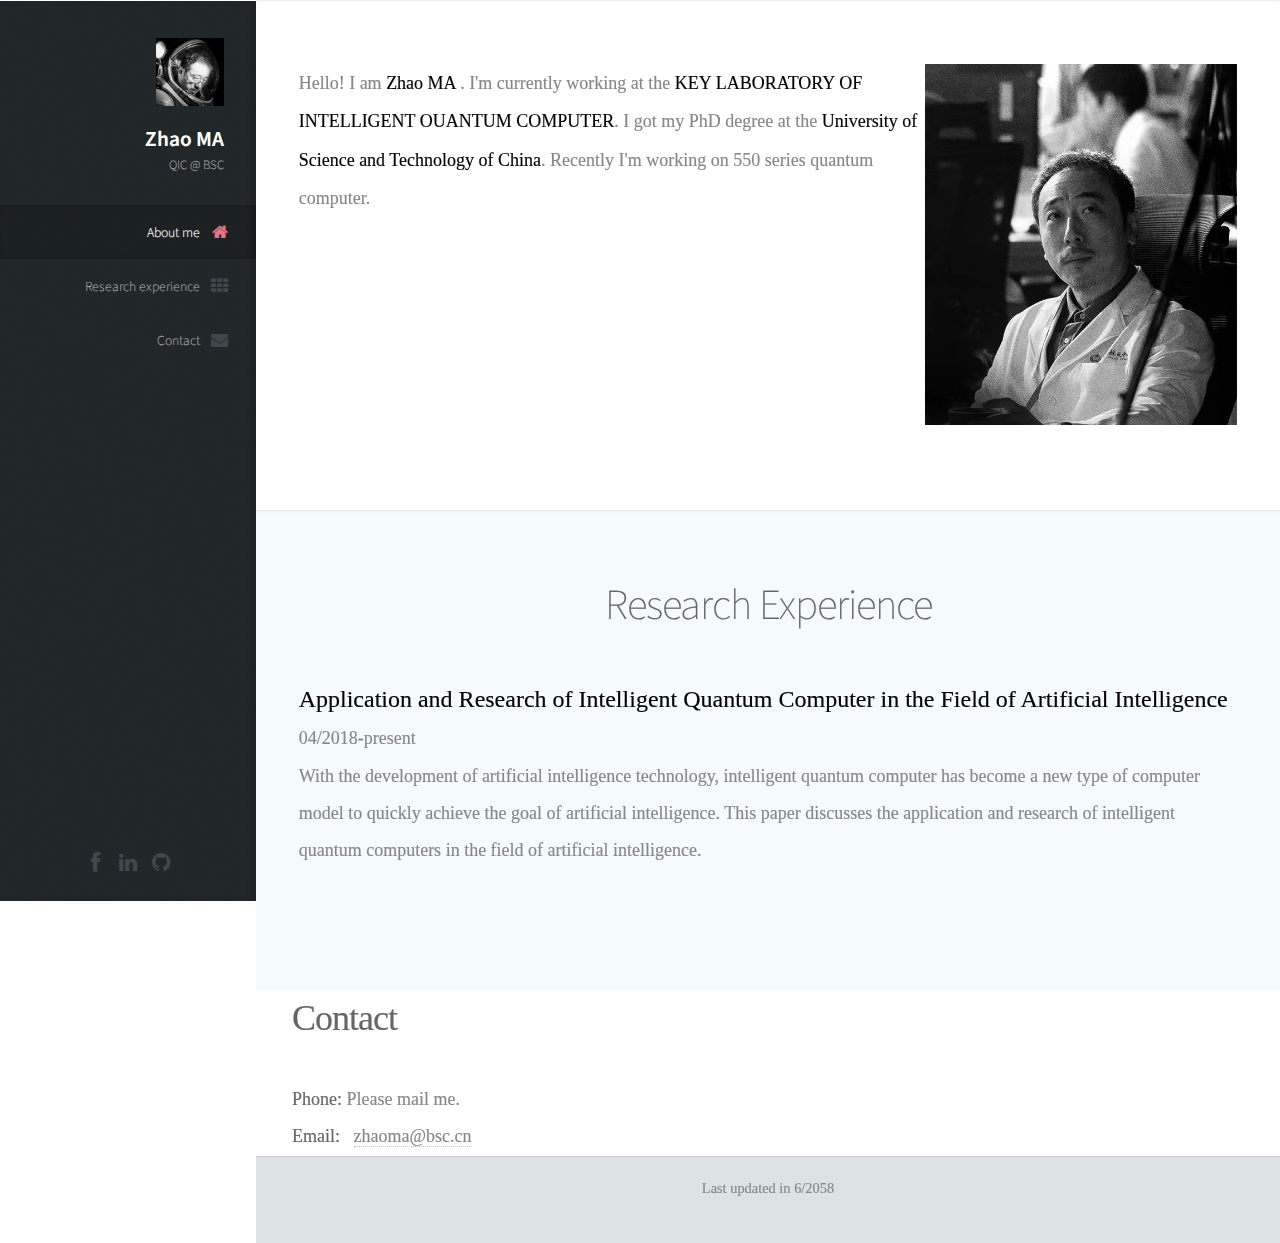
==== index.html @ 39b01ca5 "rename" ====
<!DOCTYPE HTML>
<html>
<head>
<title>Zhao MA | QIC @ BSC</title>
<meta charset="utf-8">
<link href="http://fonts.googleapis.com/css?family=Source+Sans+Pro:200,300,400,600" rel="stylesheet" type="text/css">
<!--[if lte IE 8]>
<script src="js/html5shiv.js"></script>
<![endif]-->
<script src="js/jquery.min.js"></script>
<script src="js/skel.min.js"></script>
<script src="js/skel-panels.min.js"></script>
<script src="js/init.js"></script>
<noscript>
<link rel="stylesheet" href="css/skel-noscript.css">
<link rel="stylesheet" href="css/style.css">
<link rel="stylesheet" href="css/style-wide.css">
</noscript>
<!--[if lte IE 9]>
<link rel="stylesheet" href="css/ie9.css">
<![endif]-->
<!--[if lte IE 8]>
<link rel="stylesheet" href="css/ie8.css">
<![endif]-->
</head>
<body>
<div id="header" class="skel-panels-fixed">
  <div class="top">
    <div id="logo"> <span class="image avatar48"><img src="images/logo.png" alt=""></span>
      <h1 id="title">Zhao MA</h1>
      <span class="byline">QIC @ BSC</span> </div>
    <nav id="nav">
      <ul>
        <li><a href="#top" id="top-link" class="skel-panels-ignoreHref"><span class="icon icon-home">About me</span></a></li>
        <li><a href="#portfolio" id="portfolio-link" class="skel-panels-ignoreHref"><span class="icon icon-th">Research experience</span></a></li>
        <!-- <li><a href="#about" id="about-link" class="skel-panels-ignoreHref"><span class="icon icon-user">CV</span></a></li> -->
        <li><a href="#contact" id="contact-link" class="skel-panels-ignoreHref"><span class="icon icon-envelope">Contact</span></a></li>
      </ul>
    </nav>
  </div>
  <div class="bottom">
    <ul class="icons">
   
      <li><a href="https://www.facebook.com/" class="icon icon-facebook"><span>Facebook</span></a></li>
      <li><a href="www.linkedin.com/" class="icon icon-linkedin"><span>LinkedIn</span></a></li>
      <li><a href="https://github.com/ZhaoMa0701/" class="icon icon-github"><span>Github</span></a></li>
      <!-- <--<li><a href="mailto=hujinhuihjh@126.com" class="icon icon-envelope"><span>Email</span></a></li>-->
    </ul>
  </div>
</div>




<div id="main">

  <section id="top" class="one">

    <div class="container small">
      <p align="left" style="background-image:url('../images/pic01.jpg')">

            <img src="images/mazhao.png" alt="profile picture"  style="float:right;width:312px;" >

<font face="Times"  size=4 >Hello! I am <font face="Times"  size=4 color="black" > Zhao MA </font>. I'm currently working at the <font face="Times"  size=4 color="black" >KEY LABORATORY OF INTELLIGENT OUANTUM COMPUTER</font>. I got my PhD degree at the <font face="Times"  size=4 color="black" > University of Science and Technology of China</font>. Recently I'm working on 550 series quantum computer. <br>
</font> 
      </p> 
    

    </div> 
    


</section>


  <section id="portfolio" class="two">
    <div class="container">
      <header>
        <h2>Research Experience</h2>
      </header>
      
      <div style="position:relative;">
      <font face="Times"  size=4 >
	  <p align="left">
      <font  size=5 color="black" >  Application and Research of Intelligent Quantum Computer in the Field of Artificial Intelligence </font> <br>
      04/2018-present<br>
	  With the development of artificial intelligence technology, intelligent quantum computer has become a new type of computer model to quickly achieve the goal of artificial intelligence. This paper discusses the application and research of intelligent quantum computers in the field of artificial intelligence.<br>
	  <p>
      </div>
  </section>



  </section>
  <section id="contact" class="four">
    <div class="container small">
      <header>
        <h2>Contact</h2>
      </header>
      <p align="left"> <b>Phone:</b>  Please mail me. <br>  <b>Email:</b> &nbsp   <a href="mailto:zhaoma@bsc.cn">zhaoma@bsc.cn</a><br></p>

    </div>
  </section>
</div>
<div id="footer">
<p> Last updated in 6/2058</p>
</div>
</body>
</html>
---- css/skel-noscript.css ----
/* skelJS v0.4-dev | (c) n33 | skeljs.org | MIT licensed */

/* Resets (http://meyerweb.com/eric/tools/css/reset/ | v2.0 | 20110126 | License: none (public domain)) */
	html,body,div,span,applet,object,iframe,h1,h2,h3,h4,h5,h6,p,blockquote,pre,a,abbr,acronym,address,big,cite,code,del,dfn,em,img,ins,kbd,q,s,samp,small,strike,strong,sub,sup,tt,var,b,u,i,center,dl,dt,dd,ol,ul,li,fieldset,form,label,legend,table,caption,tbody,tfoot,thead,tr,th,td,article,aside,canvas,details,embed,figure,figcaption,footer,header,hgroup,menu,nav,output,ruby,section,summary,time,mark,audio,video{margin:0;padding:0;border:0;font-size:100%;font:inherit;vertical-align:baseline;}article,aside,details,figcaption,figure,footer,header,hgroup,menu,nav,section{display:block;}body{line-height:1;}ol,ul{list-style:none;}blockquote,q{quotes:none;}blockquote:before,blockquote:after,q:before,q:after{content:'';content:none;}table{border-collapse:collapse;border-spacing:0;}body{-webkit-text-size-adjust:none}

/* Box Model */
	*, *:before, *:after {
		-moz-box-sizing: border-box;
		-webkit-box-sizing: border-box;
		-o-box-sizing: border-box;
		-ms-box-sizing: border-box;
		box-sizing: border-box;
	}

/* Container */

	.container {
		/* width: (containers) */
		width: 960px;
		margin: 0 auto;
	}

/* Grid */

	/* Cells */

		.\31 2u { width: 100% }
		.\31 1u { width: 91.6666666667% }
		.\31 0u { width: 83.3333333333% }
		.\39 u { width: 75% }
		.\38 u { width: 66.6666666667% }
		.\37 u { width: 58.3333333333% }
		.\36 u { width: 50% }
		.\35 u { width: 41.6666666667% }
		.\34 u { width: 33.3333333333% }
		.\33 u { width: 25% }
		.\32 u { width: 16.6666666667% }
		.\31 u { width: 8.3333333333% }
		.\-11u { margin-left: 91.6666666667% }
		.\-10u { margin-left: 83.3333333333% }
		.\-9u { margin-left: 75% }
		.\-8u { margin-left: 66.6666666667% }
		.\-7u { margin-left: 58.3333333333% }
		.\-6u { margin-left: 50% }
		.\-5u { margin-left: 41.6666666667% }
		.\-4u { margin-left: 33.3333333333% }
		.\-3u { margin-left: 25% }
		.\-2u { margin-left: 16.6666666667% }
		.\-1u { margin-left: 8.3333333333% }

		.row > * {
			/* padding: (gutters) 0 0 (gutters); */
			padding: 40px 0 0 40px;
			float: left;
			-moz-box-sizing: border-box;
			-webkit-box-sizing: border-box;
			-o-box-sizing: border-box;
			-ms-box-sizing: border-box;
			box-sizing: border-box;
		}

		.row + .row > * {
			/* padding-top: (gutters) */
			padding-top: 40px;
		}

		.row {
			/* margin-left: (gutters) */
			margin-left: -40px;
		}

	/* Rows */

		.row:after {
			content: '';
			display: block;
			clear: both;
			height: 0;
		}

		.row:first-child > * {
			padding-top: 0;
		}

		.row > * {
			padding-top: 0;
		}

	/* Modifiers */

		/* No Collapse */

			.no-collapse { }

		/* Flush */

			.row.flush {
				margin-left: 0;
			}

			.row.flush > * {
				padding: 0 !important;
			}

		/* Quarter */

			.row.quarter > * {
				/* padding: (gutters / 4) 0 0 (gutters / 4) */
				padding: 10px 0 0 10px;
			}

			.row.quarter + .row.quarter > * {
				/* padding-top: (gutters / 4) */
				padding-top: 10px;
			}

			.row.quarter {
				/* margin-left: -(gutters / 4) */
				margin-left: -10px;
			}

		/* Half */

			.row.half > * {
				/* padding: (gutters / 2) 0 0 (gutters / 2) */
				padding: 20px 0 0 20px;
			}

			.row.half + .row.half > * {
				/* padding-top: (gutters / 2) */
				padding-top: 20px;
			}

			.row.half {
				/* margin-left: -(gutters / 2) */
				margin-left: -20px;
			}

		/* One and (a) Half */

			.row.oneandhalf > * {
				/* padding: (gutters * 1.5) 0 0 (gutters * 1.5) */
				padding: 60px 0 0 60px;
			}

			.row.oneandhalf + .row.oneandhalf > * {
				/* padding-top: (gutters * 1.5) */
				padding-top: 60px;
			}

			.row.oneandhalf {
				/* margin-left: -(gutters * 1.5) */
				margin-left: -60px;
			}

		/* Double */

			.row.double > * {
				/* padding: (gutters * 2) 0 0 (gutters * 2) */
				padding: 80px 0 0 80px;
			}

			.row.double + .row.double > * {
				/* padding-top: (gutters * 2) */
				padding-top: 80px;
			}

			.row.double {
				/* margin-left: -(gutters * 2) */
				margin-left: -80px;
			}
---- css/style.css ----
/*
	Prologue 1.0 by HTML5 UP
	html5up.net | @n33co
	Free for personal and commercial use under the CCA 3.0 license (html5up.net/license)
*/

@charset 'UTF-8';

@font-face {
	font-family: 'FontAwesome';
	src: url('font/fontawesome-webfont.eot?v=3.2.1');
	src: url('font/fontawesome-webfont.eot?#iefix&v=3.2.1') format('embedded-opentype'), url('font/fontawesome-webfont.woff?v=3.2.1') format('woff'), url('font/fontawesome-webfont.ttf?v=3.2.1') format('truetype'), url('font/fontawesome-webfont.svg#fontawesomeregular?v=3.2.1') format('svg');
	font-weight: normal;
	font-style: normal;
}

/*********************************************************************************/
/* Basic                                                                         */
/*********************************************************************************/

	body
	{
		background: #fff;
	}

	body,input,textarea,select
	{
		font-family: 'Source Sans Pro', sans-serif;
		font-size: 19pt;
		font-weight: 300;
		line-height: 1.75em;
		color: #888;
		-webkit-text-stroke: 0.15px;
	}

	h1,h2,h3,h4,h5,h6
	{
		font-weight: 200;
		color: #666;
		line-height: 1.5em;
	}
	
		h1 a, h2 a, h3 a, h4 a, h5 a, h6 a
		{
			color: inherit;
			text-decoration: none;
		}

		h1 strong, h2 strong, h3 strong, h4 strong, h5 strong, h6 strong
		{
			font-weight: 300;
		}
		
		h2
		{
			font-size: 2em;
			letter-spacing: -1px;
		}
		
			h2.alt
			{
				color: #888;
			}
			
			h2.alt strong
			{
				color: #666;
			}

		h3
		{
			font-size: 1.5em;
		}

	header
	{
		margin: 0 0 2em 0;
	}

	footer
	{
		margin: 2em 0 0 0;
	}

	strong, b
	{
		font-weight: 300;
		color: #666;
	}
	
	em, i
	{
		font-style: italic;
	}

	a
	{
		text-decoration: none;
		color: inherit;
		border-bottom: dotted 1px rgba(128,128,128,0.5);
		-moz-transition: color 0.35s ease-in-out, border-bottom-color 0.35s ease-in-out;
		-webkit-transition: color 0.35s ease-in-out, border-bottom-color 0.35s ease-in-out;
		-o-transition: color 0.35s ease-in-out, border-bottom-color 0.35s ease-in-out;
		-ms-transition: color 0.35s ease-in-out, border-bottom-color 0.35s ease-in-out;
		transition: color 0.35s ease-in-out, border-bottom-color 0.35s ease-in-out;
		outline: 0;
	}

		a:hover
		{
			color: #E27689;
			border-bottom-color: rgba(255,255,255,0);
		}

	sub
	{
		position: relative;
		top: 0.5em;
		font-size: 0.8em;
	}
	
	sup
	{
		position: relative;
		top: -0.5em;
		font-size: 0.8em;
	}
	
	hr
	{
		border: 0;
		border-top: solid 1px #ddd;
	}
	
	blockquote
	{
		border-left: solid 0.5em #ddd;
		padding: 1em 0 1em 2em;
		font-style: italic;
	}
	
	p, ul, ol, dl, table
	{
		margin-bottom: 2em;
	}

	br.clear
	{
		clear: both;
	}

	/* Sections/Articles */
	
		section,
		article
		{
			margin-bottom: 3em;
		}
		
		section > :last-child,
		article > :last-child,
		section > .container > :last-child,
		article > .container > :last-child
		{
			margin-bottom: 0;
		}

		section:last-child,
		article:last-child
		{
			margin-bottom: 0;
		}

		.row > section,
		.row > article
		{
			margin-bottom: 0;
		}

	/* Images */

		.image
		{
			display: inline-block;
			border: 0;
		}
		
			.image img
			{
				display: block;
				width: 100%;
			}
			
			.image.avatar48
			{
				width: 68px;
				height: 68px;
				background: #f00;
			}
			
				.image.avatar48 img
				{
					width: 68px;
					height: 68px;
				}

			.image.full
			{
				display: block;
				width: 100%;
			}
			
			.image.featured
			{
				display: inline;
				width: 100%;
                                
				margin: 0 0 0 10em;
			}
			
			.image.left
			{
				float: left;
				margin: 0 2em 2em 0;
			}
			
			.image.centered
			{
				display: block;
				margin: 0 0 2em 0;
			}

				.image.centered img
				{
					margin: 0 auto;
					width: auto;
				}

	/* Lists */

		ul.default
		{
			list-style: disc;
			padding-left: 1em;
		}
		
			ul.default li
			{
				padding-left: 0.5em;
			}		

		ul.icons
		{
			cursor: default;
		}	
		
			ul.icons li
			{
				display: inline-block;
			}
			
				ul.icons a
				{
					display: inline-block;
					width: 2em;
					height: 2em;
					line-height: 2em;
					text-align: center;
					border: 0;
				}

		ul.menu
		{
			cursor: default;
		}
		
			ul.menu li
			{
				display: inline-block;
				line-height: 1em;
				border-left: solid 1px rgba(128,128,128,0.35);
				padding: 0 0 0 0.5em;
				margin: 0 0 0 0.5em;
			}
			
			ul.menu li:first-child
			{
				border-left: 0;
				padding-left: 0;
				margin-left: 0;
			}

		ol.default
		{
			list-style: decimal;
			padding-left: 1.25em;
		}

			ol.default li
			{
				padding-left: 0.25em;
			}

	/* Forms */

		form
		{
		}
		
			form label
			{
				display: block;
				text-align: left;
				margin-bottom: 0.5em;
			}
		
			form input.text,
			form select,
			form textarea
			{
				position: relative;
				-webkit-appearance: none;
				display: block;
				border: 0;
				background: #fff;
				background: rgba(255,255,255,0.75);
				width: 100%;
				border-radius: 0.35em;
				padding: 0.75em 1em 0.75em 1em;
				box-shadow: inset 0 0.1em 0.1em 0 rgba(0,0,0,0.05);
				border: solid 1px rgba(0,0,0,0.15);
				-moz-transition: all 0.35s ease-in-out;
				-webkit-transition: all 0.35s ease-in-out;
				-o-transition: all 0.35s ease-in-out;
				-ms-transition: all 0.35s ease-in-out;
				transition: all 0.35s ease-in-out;
			}

				form input.text:hover,
				form select:hover,
				form textarea:hover
				{
				}

				form input.text:focus,
				form select:focus,
				form textarea:focus
				{
					box-shadow: 0 0 2px 1px #8ededc;
					background: #fff;
				}
				
				form textarea
				{
					min-height: 14em;
				}

				form .formerize-placeholder
				{
					color: #555 !important;
				}

				form ::-webkit-input-placeholder
				{
					color: #555 !important;
				}

				form :-moz-placeholder
				{
					color: #555 !important;
				}

				form ::-moz-placeholder
				{
					color: #555 !important;
				}

				form :-ms-input-placeholder
				{
					color: #555 !important;
				}

				form ::-moz-focus-inner
				{
					border: 0;
				}
			
	/* Tables */
	
		table
		{
			width: 100%;
		}
		
			table.default
			{
				width: 100%;
				text-align: left;
			}
			
				table.default tbody tr:nth-child(2n+2)
				{
					background: #f4f4f4;
				}
				
				table.default td
				{
					padding: 0.5em 1em 0.5em 1em;
				}
				
				table.default th
				{
					text-align: left;
					padding: 0.5em 1em 0.5em 1em;
					color: #fff;
					background: #222729 url('images/overlay.png');
				}
			
				table.default thead
				{
					background: #444;
					color: #fff;
				}
				
				table.default tfoot
				{
					background: #eee;
				}
				
				table.default tbody
				{
				}

	/* Buttons */
		
		.button
		{
			position: relative;
			display: inline-block;
			border-radius: 0.35em;
			color: #fff !important;
			text-decoration: none;
			padding: 0.75em 2.5em 0.75em 2.5em;
			background-color: #8ebebc;
			border: 0;
			cursor: pointer;
			background-image: -moz-linear-gradient(top, rgba(0,0,0,0), rgba(0,0,0,0.15)), url('images/overlay.png');
			background-image: -webkit-linear-gradient(top, rgba(0,0,0,0), rgba(0,0,0,0.15)), url('images/overlay.png');
			background-image: -o-linear-gradient(top, rgba(0,0,0,0), rgba(0,0,0,0.15)), url('images/overlay.png');
			background-image: -ms-linear-gradient(top, rgba(0,0,0,0), rgba(0,0,0,0.15)), url('images/overlay.png');
			background-image: linear-gradient(top, rgba(0,0,0,0), rgba(0,0,0,0.15)), url('images/overlay.png');			
			-moz-transition: background-color 0.35s ease-in-out;
			-webkit-transition: background-color 0.35s ease-in-out;
			-o-transition: background-color 0.35s ease-in-out;
			-ms-transition: background-color 0.35s ease-in-out;
			transition: background-color 0.35s ease-in-out;
		}

			.button:hover
			{
				background-color: #9ececc;
			}
			
			.button:active
			{
				background-color: #7eaeac;
			}
		
	/* Item */
	
		.item
		{
			box-shadow: 0 0.05em 0.15em 0 rgba(0,0,0,0.05);
			margin-bottom: 40px;
		}
		
			.item header
			{
				background: #fff;
				margin: 0;
				padding: 1em 0 1em 0;
				font-size: 0.8em;
			}

				.item header h3
				{
					font-size: 1em;
				}

/*********************************************************************************/
/* Icons                                                                         */
/* Powered by Font Awesome by Dave Gandy | http://fontawesome.io                 */
/* Licensed under the SIL OFL 1.1 (font), MIT (CSS)                              */
/*********************************************************************************/

	.icon
	{
		text-decoration: none;
	}
	
		.icon span
		{
			display: none;
		}

		.icon:before
		{
			font-family: FontAwesome;
			font-size: 1.25em;
			text-decoration: none;
			font-weight: normal;
			font-style: normal;
			-webkit-text-rendering: optimizeLegibility;
			-moz-text-rendering: optimizeLegibility;
			-ms-text-rendering: optimizeLegibility;
			-o-text-rendering: optimizeLegibility;
			text-rendering: optimizeLegibility;
			-webkit-font-smoothing: antialiased;
			-moz-font-smoothing: antialiased;
			-ms-font-smoothing: antialiased;
			-o-font-smoothing: antialiased;
			font-smoothing: antialiased;
		}

		.icon-glass:before{content:"\f000";}
		.icon-music:before{content:"\f001";}
		.icon-search:before{content:"\f002";}
		.icon-envelope-alt:before{content:"\f003";}
		.icon-heart:before{content:"\f004";}
		.icon-star:before{content:"\f005";}
		.icon-star-empty:before{content:"\f006";}
		.icon-user:before{content:"\f007";}
		.icon-film:before{content:"\f008";}
		.icon-th-large:before{content:"\f009";}
		.icon-th:before{content:"\f00a";}
		.icon-th-list:before{content:"\f00b";}
		.icon-ok:before{content:"\f00c";}
		.icon-remove:before{content:"\f00d";}
		.icon-zoom-in:before{content:"\f00e";}
		.icon-zoom-out:before{content:"\f010";}
		.icon-power-off:before,.icon-off:before{content:"\f011";}
		.icon-signal:before{content:"\f012";}
		.icon-gear:before,.icon-cog:before{content:"\f013";}
		.icon-trash:before{content:"\f014";}
		.icon-home:before{content:"\f015";}
		.icon-file-alt:before{content:"\f016";}
		.icon-time:before{content:"\f017";}
		.icon-road:before{content:"\f018";}
		.icon-download-alt:before{content:"\f019";}
		.icon-download:before{content:"\f01a";}
		.icon-upload:before{content:"\f01b";}
		.icon-inbox:before{content:"\f01c";}
		.icon-play-circle:before{content:"\f01d";}
		.icon-rotate-right:before,.icon-repeat:before{content:"\f01e";}
		.icon-refresh:before{content:"\f021";}
		.icon-list-alt:before{content:"\f022";}
		.icon-lock:before{content:"\f023";}
		.icon-flag:before{content:"\f024";}
		.icon-headphones:before{content:"\f025";}
		.icon-volume-off:before{content:"\f026";}
		.icon-volume-down:before{content:"\f027";}
		.icon-volume-up:before{content:"\f028";}
		.icon-qrcode:before{content:"\f029";}
		.icon-barcode:before{content:"\f02a";}
		.icon-tag:before{content:"\f02b";}
		.icon-tags:before{content:"\f02c";}
		.icon-book:before{content:"\f02d";}
		.icon-bookmark:before{content:"\f02e";}
		.icon-print:before{content:"\f02f";}
		.icon-camera:before{content:"\f030";}
		.icon-font:before{content:"\f031";}
		.icon-bold:before{content:"\f032";}
		.icon-italic:before{content:"\f033";}
		.icon-text-height:before{content:"\f034";}
		.icon-text-width:before{content:"\f035";}
		.icon-align-left:before{content:"\f036";}
		.icon-align-center:before{content:"\f037";}
		.icon-align-right:before{content:"\f038";}
		.icon-align-justify:before{content:"\f039";}
		.icon-list:before{content:"\f03a";}
		.icon-indent-left:before{content:"\f03b";}
		.icon-indent-right:before{content:"\f03c";}
		.icon-facetime-video:before{content:"\f03d";}
		.icon-picture:before{content:"\f03e";}
		.icon-pencil:before{content:"\f040";}
		.icon-map-marker:before{content:"\f041";}
		.icon-adjust:before{content:"\f042";}
		.icon-tint:before{content:"\f043";}
		.icon-edit:before{content:"\f044";}
		.icon-share:before{content:"\f045";}
		.icon-check:before{content:"\f046";}
		.icon-move:before{content:"\f047";}
		.icon-step-backward:before{content:"\f048";}
		.icon-fast-backward:before{content:"\f049";}
		.icon-backward:before{content:"\f04a";}
		.icon-play:before{content:"\f04b";}
		.icon-pause:before{content:"\f04c";}
		.icon-stop:before{content:"\f04d";}
		.icon-forward:before{content:"\f04e";}
		.icon-fast-forward:before{content:"\f050";}
		.icon-step-forward:before{content:"\f051";}
		.icon-eject:before{content:"\f052";}
		.icon-chevron-left:before{content:"\f053";}
		.icon-chevron-right:before{content:"\f054";}
		.icon-plus-sign:before{content:"\f055";}
		.icon-minus-sign:before{content:"\f056";}
		.icon-remove-sign:before{content:"\f057";}
		.icon-ok-sign:before{content:"\f058";}
		.icon-question-sign:before{content:"\f059";}
		.icon-info-sign:before{content:"\f05a";}
		.icon-screenshot:before{content:"\f05b";}
		.icon-remove-circle:before{content:"\f05c";}
		.icon-ok-circle:before{content:"\f05d";}
		.icon-ban-circle:before{content:"\f05e";}
		.icon-arrow-left:before{content:"\f060";}
		.icon-arrow-right:before{content:"\f061";}
		.icon-arrow-up:before{content:"\f062";}
		.icon-arrow-down:before{content:"\f063";}
		.icon-mail-forward:before,.icon-share-alt:before{content:"\f064";}
		.icon-resize-full:before{content:"\f065";}
		.icon-resize-small:before{content:"\f066";}
		.icon-plus:before{content:"\f067";}
		.icon-minus:before{content:"\f068";}
		.icon-asterisk:before{content:"\f069";}
		.icon-exclamation-sign:before{content:"\f06a";}
		.icon-gift:before{content:"\f06b";}
		.icon-leaf:before{content:"\f06c";}
		.icon-fire:before{content:"\f06d";}
		.icon-eye-open:before{content:"\f06e";}
		.icon-eye-close:before{content:"\f070";}
		.icon-warning-sign:before{content:"\f071";}
		.icon-plane:before{content:"\f072";}
		.icon-calendar:before{content:"\f073";}
		.icon-random:before{content:"\f074";}
		.icon-comment:before{content:"\f075";}
		.icon-magnet:before{content:"\f076";}
		.icon-chevron-up:before{content:"\f077";}
		.icon-chevron-down:before{content:"\f078";}
		.icon-retweet:before{content:"\f079";}
		.icon-shopping-cart:before{content:"\f07a";}
		.icon-folder-close:before{content:"\f07b";}
		.icon-folder-open:before{content:"\f07c";}
		.icon-resize-vertical:before{content:"\f07d";}
		.icon-resize-horizontal:before{content:"\f07e";}
		.icon-bar-chart:before{content:"\f080";}
		.icon-twitter-sign:before{content:"\f081";}
		.icon-facebook-sign:before{content:"\f082";}
		.icon-camera-retro:before{content:"\f083";}
		.icon-key:before{content:"\f084";}
		.icon-gears:before,.icon-cogs:before{content:"\f085";}
		.icon-comments:before{content:"\f086";}
		.icon-thumbs-up-alt:before{content:"\f087";}
		.icon-thumbs-down-alt:before{content:"\f088";}
		.icon-star-half:before{content:"\f089";}
		.icon-heart-empty:before{content:"\f08a";}
		.icon-signout:before{content:"\f08b";}
		.icon-linkedin-sign:before{content:"\f08c";}
		.icon-pushpin:before{content:"\f08d";}
		.icon-external-link:before{content:"\f08e";}
		.icon-signin:before{content:"\f090";}
		.icon-trophy:before{content:"\f091";}
		.icon-github-sign:before{content:"\f092";}
		.icon-upload-alt:before{content:"\f093";}
		.icon-lemon:before{content:"\f094";}
		.icon-phone:before{content:"\f095";}
		.icon-unchecked:before,.icon-check-empty:before{content:"\f096";}
		.icon-bookmark-empty:before{content:"\f097";}
		.icon-phone-sign:before{content:"\f098";}
		.icon-twitter:before{content:"\f099";}
		.icon-facebook:before{content:"\f09a";}
		.icon-github:before{content:"\f09b";}
		.icon-unlock:before{content:"\f09c";}
		.icon-credit-card:before{content:"\f09d";}
		.icon-rss:before{content:"\f09e";}
		.icon-hdd:before{content:"\f0a0";}
		.icon-bullhorn:before{content:"\f0a1";}
		.icon-bell:before{content:"\f0a2";}
		.icon-certificate:before{content:"\f0a3";}
		.icon-hand-right:before{content:"\f0a4";}
		.icon-hand-left:before{content:"\f0a5";}
		.icon-hand-up:before{content:"\f0a6";}
		.icon-hand-down:before{content:"\f0a7";}
		.icon-circle-arrow-left:before{content:"\f0a8";}
		.icon-circle-arrow-right:before{content:"\f0a9";}
		.icon-circle-arrow-up:before{content:"\f0aa";}
		.icon-circle-arrow-down:before{content:"\f0ab";}
		.icon-globe:before{content:"\f0ac";}
		.icon-wrench:before{content:"\f0ad";}
		.icon-tasks:before{content:"\f0ae";}
		.icon-filter:before{content:"\f0b0";}
		.icon-briefcase:before{content:"\f0b1";}
		.icon-fullscreen:before{content:"\f0b2";}
		.icon-group:before{content:"\f0c0";}
		.icon-link:before{content:"\f0c1";}
		.icon-cloud:before{content:"\f0c2";}
		.icon-beaker:before{content:"\f0c3";}
		.icon-cut:before{content:"\f0c4";}
		.icon-copy:before{content:"\f0c5";}
		.icon-paperclip:before,.icon-paper-clip:before{content:"\f0c6";}
		.icon-save:before{content:"\f0c7";}
		.icon-sign-blank:before{content:"\f0c8";}
		.icon-reorder:before{content:"\f0c9";}
		.icon-list-ul:before{content:"\f0ca";}
		.icon-list-ol:before{content:"\f0cb";}
		.icon-strikethrough:before{content:"\f0cc";}
		.icon-underline:before{content:"\f0cd";}
		.icon-table:before{content:"\f0ce";}
		.icon-magic:before{content:"\f0d0";}
		.icon-truck:before{content:"\f0d1";}
		.icon-pinterest:before{content:"\f0d2";}
		.icon-pinterest-sign:before{content:"\f0d3";}
		.icon-google-plus-sign:before{content:"\f0d4";}
		.icon-google-plus:before{content:"\f0d5";}
		.icon-money:before{content:"\f0d6";}
		.icon-caret-down:before{content:"\f0d7";}
		.icon-caret-up:before{content:"\f0d8";}
		.icon-caret-left:before{content:"\f0d9";}
		.icon-caret-right:before{content:"\f0da";}
		.icon-columns:before{content:"\f0db";}
		.icon-sort:before{content:"\f0dc";}
		.icon-sort-down:before{content:"\f0dd";}
		.icon-sort-up:before{content:"\f0de";}
		.icon-envelope:before{content:"\f0e0";}
		.icon-linkedin:before{content:"\f0e1";}
		.icon-rotate-left:before,.icon-undo:before{content:"\f0e2";}
		.icon-legal:before{content:"\f0e3";}
		.icon-dashboard:before{content:"\f0e4";}
		.icon-comment-alt:before{content:"\f0e5";}
		.icon-comments-alt:before{content:"\f0e6";}
		.icon-bolt:before{content:"\f0e7";}
		.icon-sitemap:before{content:"\f0e8";}
		.icon-umbrella:before{content:"\f0e9";}
		.icon-paste:before{content:"\f0ea";}
		.icon-lightbulb:before{content:"\f0eb";}
		.icon-exchange:before{content:"\f0ec";}
		.icon-cloud-download:before{content:"\f0ed";}
		.icon-cloud-upload:before{content:"\f0ee";}
		.icon-user-md:before{content:"\f0f0";}
		.icon-stethoscope:before{content:"\f0f1";}
		.icon-suitcase:before{content:"\f0f2";}
		.icon-bell-alt:before{content:"\f0f3";}
		.icon-coffee:before{content:"\f0f4";}
		.icon-food:before{content:"\f0f5";}
		.icon-file-text-alt:before{content:"\f0f6";}
		.icon-building:before{content:"\f0f7";}
		.icon-hospital:before{content:"\f0f8";}
		.icon-ambulance:before{content:"\f0f9";}
		.icon-medkit:before{content:"\f0fa";}
		.icon-fighter-jet:before{content:"\f0fb";}
		.icon-beer:before{content:"\f0fc";}
		.icon-h-sign:before{content:"\f0fd";}
		.icon-plus-sign-alt:before{content:"\f0fe";}
		.icon-double-angle-left:before{content:"\f100";}
		.icon-double-angle-right:before{content:"\f101";}
		.icon-double-angle-up:before{content:"\f102";}
		.icon-double-angle-down:before{content:"\f103";}
		.icon-angle-left:before{content:"\f104";}
		.icon-angle-right:before{content:"\f105";}
		.icon-angle-up:before{content:"\f106";}
		.icon-angle-down:before{content:"\f107";}
		.icon-desktop:before{content:"\f108";}
		.icon-laptop:before{content:"\f109";}
		.icon-tablet:before{content:"\f10a";}
		.icon-mobile-phone:before{content:"\f10b";}
		.icon-circle-blank:before{content:"\f10c";}
		.icon-quote-left:before{content:"\f10d";}
		.icon-quote-right:before{content:"\f10e";}
		.icon-spinner:before{content:"\f110";}
		.icon-circle:before{content:"\f111";}
		.icon-mail-reply:before,.icon-reply:before{content:"\f112";}
		.icon-github-alt:before{content:"\f113";}
		.icon-folder-close-alt:before{content:"\f114";}
		.icon-folder-open-alt:before{content:"\f115";}
		.icon-expand-alt:before{content:"\f116";}
		.icon-collapse-alt:before{content:"\f117";}
		.icon-smile:before{content:"\f118";}
		.icon-frown:before{content:"\f119";}
		.icon-meh:before{content:"\f11a";}
		.icon-gamepad:before{content:"\f11b";}
		.icon-keyboard:before{content:"\f11c";}
		.icon-flag-alt:before{content:"\f11d";}
		.icon-flag-checkered:before{content:"\f11e";}
		.icon-terminal:before{content:"\f120";}
		.icon-code:before{content:"\f121";}
		.icon-reply-all:before{content:"\f122";}
		.icon-mail-reply-all:before{content:"\f122";}
		.icon-star-half-full:before,.icon-star-half-empty:before{content:"\f123";}
		.icon-location-arrow:before{content:"\f124";}
		.icon-crop:before{content:"\f125";}
		.icon-code-fork:before{content:"\f126";}
		.icon-unlink:before{content:"\f127";}
		.icon-question:before{content:"\f128";}
		.icon-info:before{content:"\f129";}
		.icon-exclamation:before{content:"\f12a";}
		.icon-superscript:before{content:"\f12b";}
		.icon-subscript:before{content:"\f12c";}
		.icon-eraser:before{content:"\f12d";}
		.icon-puzzle-piece:before{content:"\f12e";}
		.icon-microphone:before{content:"\f130";}
		.icon-microphone-off:before{content:"\f131";}
		.icon-shield:before{content:"\f132";}
		.icon-calendar-empty:before{content:"\f133";}
		.icon-fire-extinguisher:before{content:"\f134";}
		.icon-rocket:before{content:"\f135";}
		.icon-maxcdn:before{content:"\f136";}
		.icon-chevron-sign-left:before{content:"\f137";}
		.icon-chevron-sign-right:before{content:"\f138";}
		.icon-chevron-sign-up:before{content:"\f139";}
		.icon-chevron-sign-down:before{content:"\f13a";}
		.icon-html5:before{content:"\f13b";}
		.icon-css3:before{content:"\f13c";}
		.icon-anchor:before{content:"\f13d";}
		.icon-unlock-alt:before{content:"\f13e";}
		.icon-bullseye:before{content:"\f140";}
		.icon-ellipsis-horizontal:before{content:"\f141";}
		.icon-ellipsis-vertical:before{content:"\f142";}
		.icon-rss-sign:before{content:"\f143";}
		.icon-play-sign:before{content:"\f144";}
		.icon-ticket:before{content:"\f145";}
		.icon-minus-sign-alt:before{content:"\f146";}
		.icon-check-minus:before{content:"\f147";}
		.icon-level-up:before{content:"\f148";}
		.icon-level-down:before{content:"\f149";}
		.icon-check-sign:before{content:"\f14a";}
		.icon-edit-sign:before{content:"\f14b";}
		.icon-external-link-sign:before{content:"\f14c";}
		.icon-share-sign:before{content:"\f14d";}
		.icon-compass:before{content:"\f14e";}
		.icon-collapse:before{content:"\f150";}
		.icon-collapse-top:before{content:"\f151";}
		.icon-expand:before{content:"\f152";}
		.icon-euro:before,.icon-eur:before{content:"\f153";}
		.icon-gbp:before{content:"\f154";}
		.icon-dollar:before,.icon-usd:before{content:"\f155";}
		.icon-rupee:before,.icon-inr:before{content:"\f156";}
		.icon-yen:before,.icon-jpy:before{content:"\f157";}
		.icon-renminbi:before,.icon-cny:before{content:"\f158";}
		.icon-won:before,.icon-krw:before{content:"\f159";}
		.icon-bitcoin:before,.icon-btc:before{content:"\f15a";}
		.icon-file:before{content:"\f15b";}
		.icon-file-text:before{content:"\f15c";}
		.icon-sort-by-alphabet:before{content:"\f15d";}
		.icon-sort-by-alphabet-alt:before{content:"\f15e";}
		.icon-sort-by-attributes:before{content:"\f160";}
		.icon-sort-by-attributes-alt:before{content:"\f161";}
		.icon-sort-by-order:before{content:"\f162";}
		.icon-sort-by-order-alt:before{content:"\f163";}
		.icon-thumbs-up:before{content:"\f164";}
		.icon-thumbs-down:before{content:"\f165";}
		.icon-youtube-sign:before{content:"\f166";}
		.icon-youtube:before{content:"\f167";}
		.icon-xing:before{content:"\f168";}
		.icon-xing-sign:before{content:"\f169";}
		.icon-youtube-play:before{content:"\f16a";}
		.icon-dropbox:before{content:"\f16b";}
		.icon-stackexchange:before{content:"\f16c";}
		.icon-instagram:before{content:"\f16d";}
		.icon-flickr:before{content:"\f16e";}
		.icon-adn:before{content:"\f170";}
		.icon-bitbucket:before{content:"\f171";}
		.icon-bitbucket-sign:before{content:"\f172";}
		.icon-tumblr:before{content:"\f173";}
		.icon-tumblr-sign:before{content:"\f174";}
		.icon-long-arrow-down:before{content:"\f175";}
		.icon-long-arrow-up:before{content:"\f176";}
		.icon-long-arrow-left:before{content:"\f177";}
		.icon-long-arrow-right:before{content:"\f178";}
		.icon-apple:before{content:"\f179";}
		.icon-windows:before{content:"\f17a";}
		.icon-android:before{content:"\f17b";}
		.icon-linux:before{content:"\f17c";}
		.icon-dribbble:before{content:"\f17d";}
		.icon-skype:before{content:"\f17e";}
		.icon-foursquare:before{content:"\f180";}
		.icon-trello:before{content:"\f181";}
		.icon-female:before{content:"\f182";}
		.icon-male:before{content:"\f183";}
		.icon-gittip:before{content:"\f184";}
		.icon-sun:before{content:"\f185";}
		.icon-moon:before{content:"\f186";}
		.icon-archive:before{content:"\f187";}
		.icon-bug:before{content:"\f188";}
		.icon-vk:before{content:"\f189";}
		.icon-weibo:before{content:"\f18a";}
		.icon-renren:before{content:"\f18b";}

/*********************************************************************************/
/* Header                                                                        */
/*********************************************************************************/
	
	#header
	{
		position: fixed;
		top: 0;
		left: 0;
		width: 375px;
		height: 100%;
		color: #fff;
		background: #222729 url('images/overlay.png');
		box-shadow: inset -0.25em 0 0.25em 0 rgba(0,0,0,0.125);
		text-align: right;
	}
	
		#header .top
		{
			position: absolute;
			left: 0;
			top: 0;
			width: 100%;
		}
	
		#header .bottom
		{
			position: absolute;
			left: 0;
			bottom: 0;
			width: 100%;
		}

		#header .icons
		{
			font-size: 0.8em;
			margin: 0 0 1em 0;
			text-align: center;
		}
		
			#header .icons a
			{
				color: #41484c;
				-moz-transition: color 0.35s ease-in-out;
				-webkit-transition: color 0.35s ease-in-out;
				-o-transition: color 0.35s ease-in-out;
				-ms-transition: color 0.35s ease-in-out;
				transition: color 0.35s ease-in-out;
			}
			
				#header .icons a:hover
				{
					color: #fff;
				}

	#logo
	{
		position: relative;
		margin: 1.75em 1.5em 1.5em 1.5em;
		min-height: 48px;
		cursor: default;
	}
	
		#logo h1
		{
			position: relative;
			color: #fff;
			font-weight: 600;
			font-size: 1em;
			line-height: 1em;
		}
	
		#logo .byline
		{
			position: relative;
			display: block;
			font-size: 0.6em;
			color: rgba(255,255,255,0.5);
			line-height: 1.25em;
			margin: 0.5em 0 0 0;
		}
		
		#logo .image
		{
			position: absolute;
			left: 0;
			top: 0;
		}
	
	#nav
	{
	}
	
		#nav ul
		{
		}
		
			#nav ul li
			{
			}
			
				#nav ul li a
				{
					display: block;
					padding: 0.5em 1.5em 0.5em 1.5em;
					color: rgba(255,255,255,0.5);
					text-decoration: none;
					outline: 0;
					border: 0;
					-moz-transition: none;
					-webkit-transition: none;
					-o-transition: none;
					-ms-transition: none;
					transition: none;
				}
				
					#nav ul li a span
					{
						position: relative;
						display: block;
						font-size: 0.8em;
					}
					
						#nav ul li a span:before
						{
							position: absolute;
							left: 0;
							color: #41484c;
							text-align: center;
							width: 1.25em;
						}

					#nav ul li a.active
					{
						background: rgba(0,0,0,0.15);
						box-shadow: inset 0 0 0.25em 0 rgba(0,0,0,0.125);
						color: #fff;
					}

						#nav ul li a.active span
						{
						}

							#nav ul li a.active span:before
							{
								color: #E27689;
							}

/*********************************************************************************/
/* Footer                                                                        */
/*********************************************************************************/
	
	#footer
	{
		margin-left: 375px;
		text-align: center;
		background-color: #dce3e2;
		padding: 1em 0 0.5em 0;
		box-shadow: inset 0 1px 0 0 rgba(0,0,0,0.05), inset 0 0.1em 0.1em 0 rgba(0,0,0,0.025);
		font-size: 0.8em;
	}

		
/*********************************************************************************/
/* Main                                                                          */
/*********************************************************************************/

	#main
	{
		margin-left: 375 px;
	}
	
		#main > section
		{
			margin: 0;
			overflow: hidden;
			padding: 3em 0 4em 0;
			box-shadow: inset 0 1px 0 0 rgba(0,0,0,0.05), inset 0 0.1em 0.1em 0 rgba(0,0,0,0.025);
			text-align: center;
			/* background-image: url('images/overlay.png'); */
		}
	
		#main > section.one
		{
		        /* background: #fff; */
			padding-top: 3em;
                        text-align: left;
                        
		}
	
			 #main > section.one .image.featured
			{
                                margin-left: 0em
				margin-bottom: 2em;
                                margin-right: 1em
                                
			} 


	
		#main > section.two
		{
			background-color: #f5fafa;
		}
	
		/*#main > section.three
		{
			background-color: #ecf1f1;
		} */
	
		#main > section.four
		{
			background-color: #e8edec;
		}
---- css/style-wide.css ----
/*
	Prologue 1.0 by HTML5 UP
	html5up.net | @n33co
	Free for personal and commercial use under the CCA 3.0 license (html5up.net/license)
*/

/*********************************************************************************/
/* Basic                                                                         */
/*********************************************************************************/

	body,input,textarea,select
	{
		font-size: 17pt;
	}
	
/*********************************************************************************/
/* Header                                                                        */
/*********************************************************************************/

	#header
	{
		width: 300px;
	}
	
/*********************************************************************************/
/* Footer                                                                        */
/*********************************************************************************/

	#footer
	{
		margin-left: 300px;
	}
	
/*********************************************************************************/
/* Main                                                                          */
/*********************************************************************************/

	#main
	{
		margin-left: 300px;
	}
---- css/ie9.css ----
/*
	Prologue 1.0 by HTML5 UP
	html5up.net | @n33co
	Free for personal and commercial use under the CCA 3.0 license (html5up.net/license)
*/

/*********************************************************************************/
/* Basic                                                                         */
/*********************************************************************************/

	/* Buttons */
		
		.button
		{
			background-image: url('images/ie9/button.svg');
		}
---- css/ie8.css ----
/*
	Prologue 1.0 by HTML5 UP
	html5up.net | @n33co
	Free for personal and commercial use under the CCA 3.0 license (html5up.net/license)
*/

/*********************************************************************************/
/* Basic                                                                         */
/*********************************************************************************/

	/* Forms */

		form
		{
		}
		
			form input.text,
			form select,
			form textarea
			{
				-ms-behavior: url('/css/PIE.htc');
			}
			
	/* Buttons */
		
		.button
		{
			-ms-behavior: url('/css/PIE.htc');
		}
		
/*********************************************************************************/
/* Header                                                                        */
/*********************************************************************************/

	#nav
	{
	}
	
		#nav ul
		{
		}
		
			#nav ul li
			{
			}
			
				#nav ul li a
				{
					color: #888;
				}

					#nav ul li a.active
					{
						background: #1C2022;
					}

/*********************************************************************************/
/* Side Panel                                                                    */
/*********************************************************************************/

	#sidePanelToggle
	{
	}
	
		#sidePanelToggle .toggle
		{
			background-color: #888;
		}
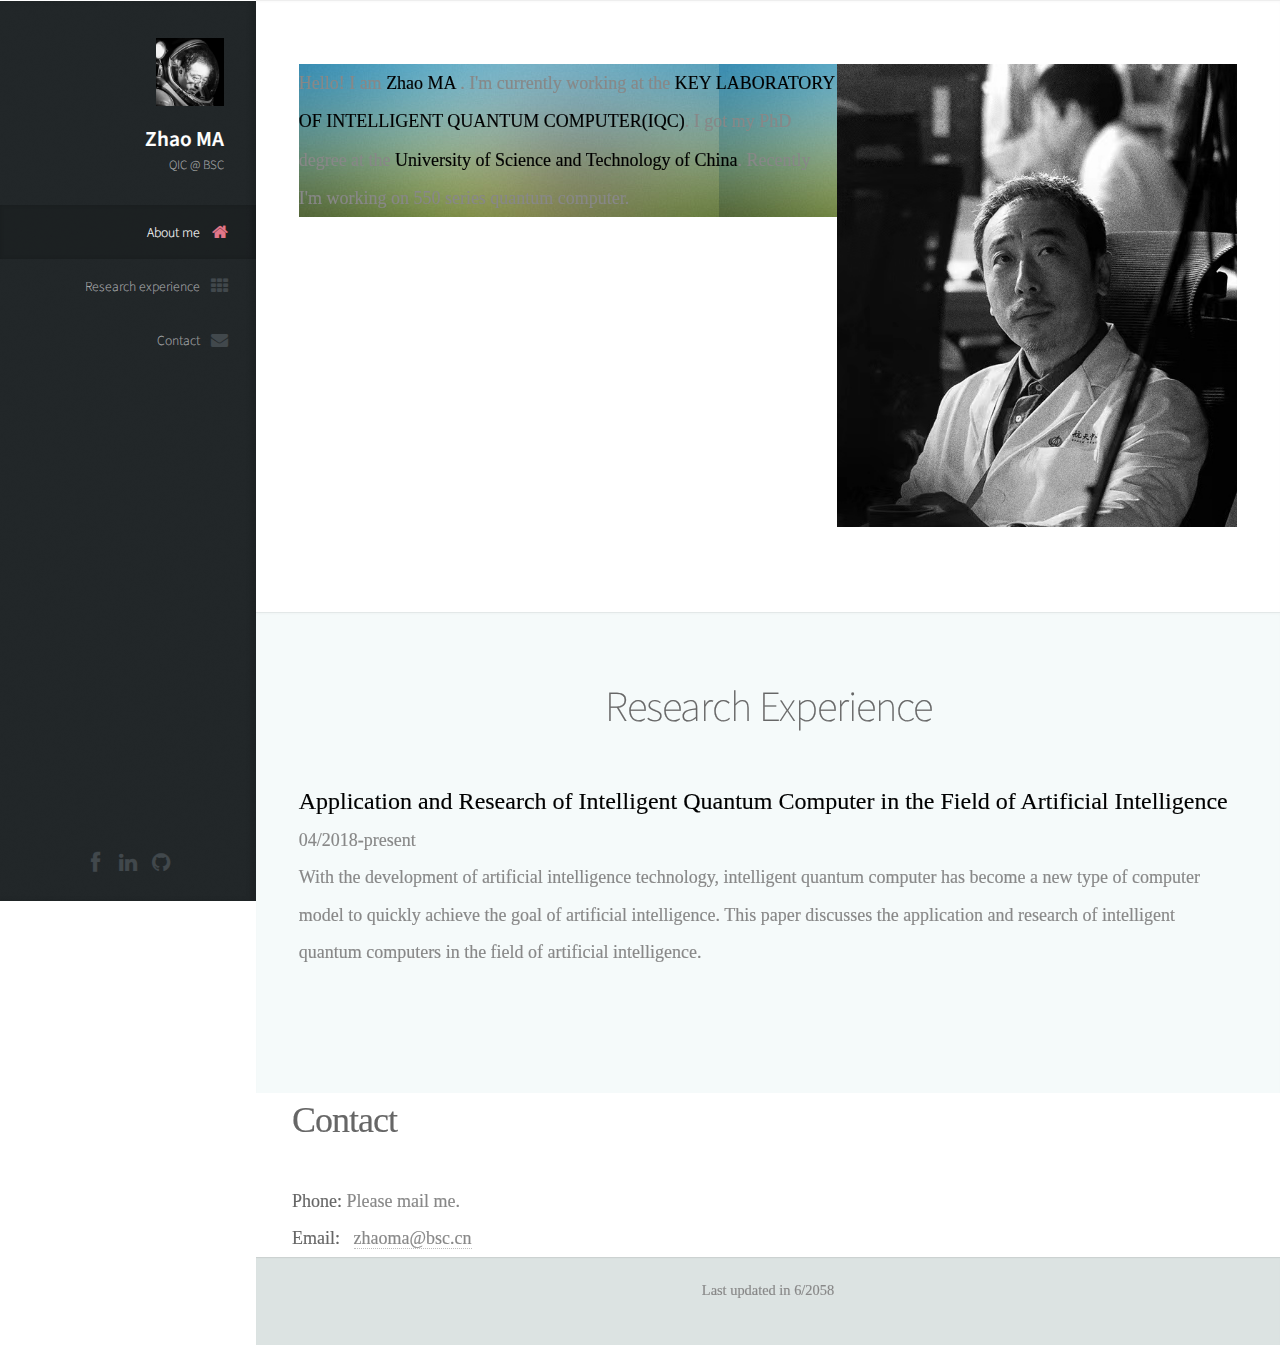
==== commit c4149301: "fix bugs" ====
--- a/index.html
+++ b/index.html
@@ -58,11 +58,10 @@
   <section id="top" class="one">
 
     <div class="container small">
-      <p align="left" style="background-image:url('../images/pic01.jpg')">
+      <p align="left" style="background-image:url('../images/pic02.jpg')">
 
-            <img src="images/mazhao.png" alt="profile picture"  style="float:right;width:312px;" >
-
-<font face="Times"  size=4 >Hello! I am <font face="Times"  size=4 color="black" > Zhao MA </font>. I'm currently working at the <font face="Times"  size=4 color="black" >KEY LABORATORY OF INTELLIGENT OUANTUM COMPUTER</font>. I got my PhD degree at the <font face="Times"  size=4 color="black" > University of Science and Technology of China</font>. Recently I'm working on 550 series quantum computer. <br>
+            <img src="images/mazhao.png" alt="profile picture"  style="float:right;width:400px;" >
+<font face="Times"  size=4 >Hello! I am <font face="Times"  size=4 color="black" > Zhao MA </font>. I'm currently working at the <font face="Times"  size=4 color="black" >KEY LABORATORY OF INTELLIGENT QUANTUM COMPUTER(IQC)</font>. I got my PhD degree at the <font face="Times"  size=4 color="black" > University of Science and Technology of China</font>. Recently I'm working on 550 series quantum computer. <br>
 </font> 
       </p> 
     
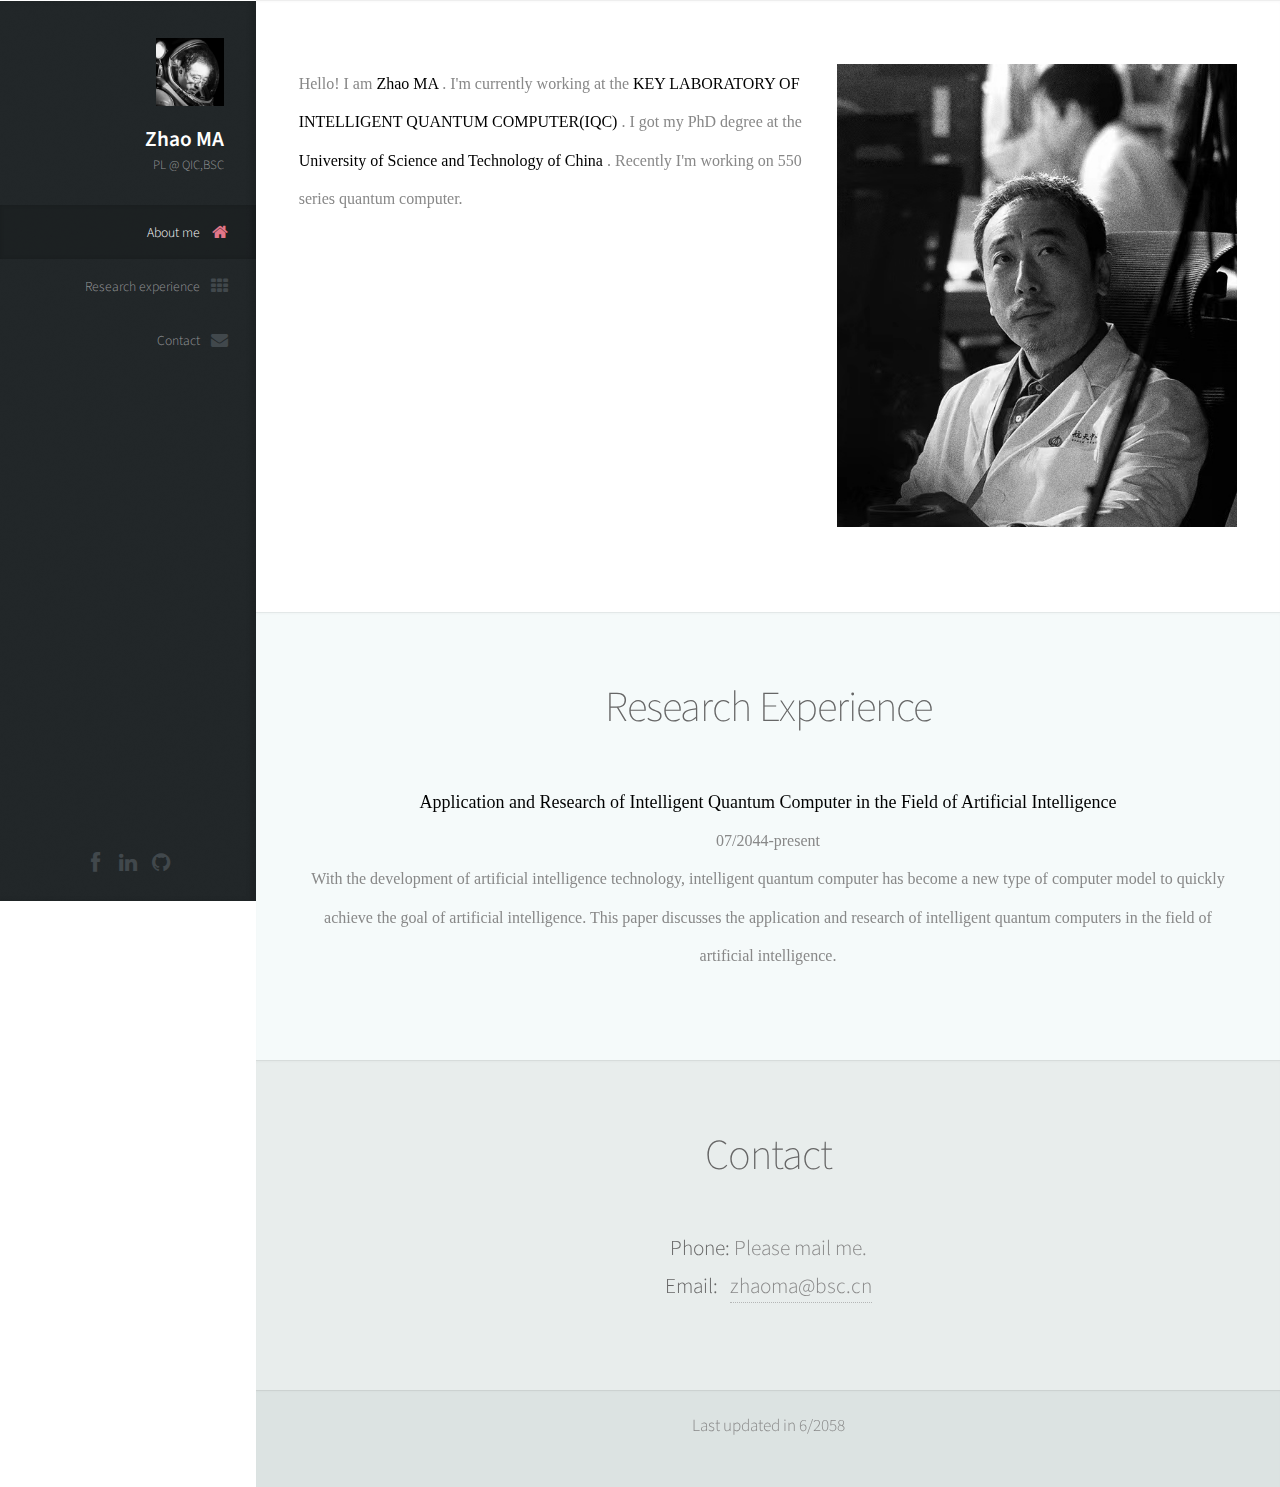
==== commit 70df89f2: "fix bugs" ====
--- a/index.html
+++ b/index.html
@@ -1,109 +1,122 @@
-
 <!DOCTYPE HTML>
-<html>
+<html lang="en">
 <head>
-<title>Zhao MA | QIC @ BSC</title>
-<meta charset="utf-8">
-<link href="http://fonts.googleapis.com/css?family=Source+Sans+Pro:200,300,400,600" rel="stylesheet" type="text/css">
-<!--[if lte IE 8]>
-<script src="js/html5shiv.js"></script>
-<![endif]-->
-<script src="js/jquery.min.js"></script>
-<script src="js/skel.min.js"></script>
-<script src="js/skel-panels.min.js"></script>
-<script src="js/init.js"></script>
-<noscript>
-<link rel="stylesheet" href="css/skel-noscript.css">
-<link rel="stylesheet" href="css/style.css">
-<link rel="stylesheet" href="css/style-wide.css">
-</noscript>
-<!--[if lte IE 9]>
-<link rel="stylesheet" href="css/ie9.css">
-<![endif]-->
-<!--[if lte IE 8]>
-<link rel="stylesheet" href="css/ie8.css">
-<![endif]-->
+    <title>Zhao MA | QIC @ BSC</title>
+    <meta charset="utf-8">
+    <link href="https://fonts.googleapis.com/css?family=Source+Sans+Pro:200,300,400,600" rel="stylesheet"
+          type="text/css">
+    <!--[if lte IE 8]>
+    <script src="js/html5shiv.js"></script>
+    <![endif]-->
+    <script src="js/jquery.min.js"></script>
+    <script src="js/skel.min.js"></script>
+    <script src="js/skel-panels.min.js"></script>
+    <script src="js/init.js"></script>
+    <noscript>
+        <link href="css/skel-noscript.css" rel="stylesheet">
+        <link href="css/style.css" rel="stylesheet">
+        <link href="css/style-wide.css" rel="stylesheet">
+    </noscript>
+    <!--[if lte IE 9]>
+    <link rel="stylesheet" href="css/ie9.css">
+    <![endif]-->
+    <!--[if lte IE 8]>
+    <link rel="stylesheet" href="css/ie8.css">
+    <![endif]-->
 </head>
 <body>
-<div id="header" class="skel-panels-fixed">
-  <div class="top">
-    <div id="logo"> <span class="image avatar48"><img src="images/logo.png" alt=""></span>
-      <h1 id="title">Zhao MA</h1>
-      <span class="byline">QIC @ BSC</span> </div>
-    <nav id="nav">
-      <ul>
-        <li><a href="#top" id="top-link" class="skel-panels-ignoreHref"><span class="icon icon-home">About me</span></a></li>
-        <li><a href="#portfolio" id="portfolio-link" class="skel-panels-ignoreHref"><span class="icon icon-th">Research experience</span></a></li>
-        <!-- <li><a href="#about" id="about-link" class="skel-panels-ignoreHref"><span class="icon icon-user">CV</span></a></li> -->
-        <li><a href="#contact" id="contact-link" class="skel-panels-ignoreHref"><span class="icon icon-envelope">Contact</span></a></li>
-      </ul>
-    </nav>
-  </div>
-  <div class="bottom">
-    <ul class="icons">
-   
-      <li><a href="https://www.facebook.com/" class="icon icon-facebook"><span>Facebook</span></a></li>
-      <li><a href="www.linkedin.com/" class="icon icon-linkedin"><span>LinkedIn</span></a></li>
-      <li><a href="https://github.com/ZhaoMa0701/" class="icon icon-github"><span>Github</span></a></li>
-      <!-- <--<li><a href="mailto=hujinhuihjh@126.com" class="icon icon-envelope"><span>Email</span></a></li>-->
-    </ul>
-  </div>
+<div class="skel-panels-fixed" id="header">
+    <div class="top">
+        <div id="logo"><span class="image avatar48"><img alt="" src="images/logo.png"></span>
+            <h1 id="title">Zhao MA</h1>
+            <span class="byline">PL @ QIC,BSC</span></div>
+        <nav id="nav">
+            <ul>
+                <li><a class="skel-panels-ignoreHref" href="#top" id="top-link"><span
+                        class="icon icon-home">About me</span></a></li>
+                <li><a class="skel-panels-ignoreHref" href="#portfolio" id="portfolio-link"><span class="icon icon-th">Research experience</span></a>
+                </li>
+                <!-- <li><a href="#about" id="about-link" class="skel-panels-ignoreHref"><span class="icon icon-user">CV</span></a></li> -->
+                <li><a class="skel-panels-ignoreHref" href="#contact" id="contact-link"><span
+                        class="icon icon-envelope">Contact</span></a></li>
+            </ul>
+        </nav>
+    </div>
+    <div class="bottom">
+        <ul class="icons">
+
+            <li><a class="icon icon-facebook" href="https://www.facebook.com/"><span>Facebook</span></a></li>
+            <li><a class="icon icon-linkedin" href="https://www.linkedin.com/"><span>LinkedIn</span></a></li>
+            <li><a class="icon icon-github" href="https://github.com/ZhaoMa0701/"><span>Github</span></a></li>
+            <!-- <--<li><a href="mailto=hujinhuihjh@126.com" class="icon icon-envelope"><span>Email</span></a></li>-->
+        </ul>
+    </div>
 </div>
-
-
 
 
 <div id="main">
 
-  <section id="top" class="one">
+    <section class="one" id="top">
 
-    <div class="container small">
-      <p align="left" style="background-image:url('../images/pic02.jpg')">
+        <div class="container small">
+            <p>
 
-            <img src="images/mazhao.png" alt="profile picture"  style="float:right;width:400px;" >
-<font face="Times"  size=4 >Hello! I am <font face="Times"  size=4 color="black" > Zhao MA </font>. I'm currently working at the <font face="Times"  size=4 color="black" >KEY LABORATORY OF INTELLIGENT QUANTUM COMPUTER(IQC)</font>. I got my PhD degree at the <font face="Times"  size=4 color="black" > University of Science and Technology of China</font>. Recently I'm working on 550 series quantum computer. <br>
-</font> 
-      </p> 
-    
-
-    </div> 
-    
+                <img alt="profile picture" src="images/mazhao.png" style="float:right;width:400px;">
+                <span style="font-family: Times,sans-serif; font-size: medium; ">Hello! I am
+                    <span style="color: black; font-family: Times,sans-serif; font-size: medium; "> Zhao MA </span>
+                    . I'm currently working at the
+                    <span style="color: black; font-family: Times,sans-serif; font-size: medium; ">KEY LABORATORY OF INTELLIGENT
+                        QUANTUM COMPUTER(IQC)</span>
+                    . I got my PhD degree at the
+                    <span style="color: black; font-family: Times,sans-serif; font-size: medium; "> University of
+                        Science and Technology of China</span>
+                    . Recently I'm working on 550 series quantum computer.
+                    <br>
+                </span>
+            </p>
 
 
-</section>
+        </div>
 
 
-  <section id="portfolio" class="two">
-    <div class="container">
-      <header>
-        <h2>Research Experience</h2>
-      </header>
-      
-      <div style="position:relative;">
-      <font face="Times"  size=4 >
-	  <p align="left">
-      <font  size=5 color="black" >  Application and Research of Intelligent Quantum Computer in the Field of Artificial Intelligence </font> <br>
-      04/2018-present<br>
-	  With the development of artificial intelligence technology, intelligent quantum computer has become a new type of computer model to quickly achieve the goal of artificial intelligence. This paper discusses the application and research of intelligent quantum computers in the field of artificial intelligence.<br>
-	  <p>
-      </div>
-  </section>
+    </section>
 
 
+    <section class="two" id="portfolio">
+        <div class="container">
+            <header>
+                <h2>Research Experience</h2>
+            </header>
 
-  </section>
-  <section id="contact" class="four">
-    <div class="container small">
-      <header>
-        <h2>Contact</h2>
-      </header>
-      <p align="left"> <b>Phone:</b>  Please mail me. <br>  <b>Email:</b> &nbsp   <a href="mailto:zhaoma@bsc.cn">zhaoma@bsc.cn</a><br></p>
+            <div style="position:relative;">
+                <span style="font-family: Times,sans-serif; font-size: medium; ">
+                    <span style="color: black; font-size: large; "> Application and Research of Intelligent Quantum Computer in the
+                            Field of Artificial Intelligence </span> <br>
+                        07/2044-present<br>
+                        With the development of artificial intelligence technology, intelligent quantum computer has
+                        become a new type of computer model to quickly achieve the goal of artificial intelligence. This
+                        paper discusses the application and research of intelligent quantum computers in the field of
+                        artificial intelligence.<br>
+                </span>
+            </div>
+        </div>
+    </section>
 
-    </div>
-  </section>
+
+    <section class="four" id="contact">
+        <div class="container small">
+            <header>
+                <h2>Contact</h2>
+            </header>
+            <p><b>Phone:</b> Please mail me. <br> <b>Email:</b> &nbsp <a
+                    href="mailto:zhaoma@bsc.cn">zhaoma@bsc.cn</a><br>
+            </p>
+
+        </div>
+    </section>
 </div>
 <div id="footer">
-<p> Last updated in 6/2058</p>
+    <p> Last updated in 6/2058</p>
 </div>
 </body>
 </html>
--- a/css/style.css
+++ b/css/style.css
@@ -1,491 +1,419 @@
+@charset "UTF-8";
 /*
 	Prologue 1.0 by HTML5 UP
 	html5up.net | @n33co
 	Free for personal and commercial use under the CCA 3.0 license (html5up.net/license)
 */
 
-@charset 'UTF-8';
-
 @font-face {
-	font-family: 'FontAwesome';
-	src: url('font/fontawesome-webfont.eot?v=3.2.1');
-	src: url('font/fontawesome-webfont.eot?#iefix&v=3.2.1') format('embedded-opentype'), url('font/fontawesome-webfont.woff?v=3.2.1') format('woff'), url('font/fontawesome-webfont.ttf?v=3.2.1') format('truetype'), url('font/fontawesome-webfont.svg#fontawesomeregular?v=3.2.1') format('svg');
-	font-weight: normal;
-	font-style: normal;
+    font-family: 'FontAwesome';
+    src: url('font/fontawesome-webfont.eot?v=3.2.1');
+    src: url('font/fontawesome-webfont.eot?#iefix&v=3.2.1') format('embedded-opentype'), url('font/fontawesome-webfont.woff?v=3.2.1') format('woff'), url('font/fontawesome-webfont.ttf?v=3.2.1') format('truetype'), url('font/fontawesome-webfont.svg#fontawesomeregular?v=3.2.1') format('svg');
+    font-weight: normal;
+    font-style: normal;
 }
 
 /*********************************************************************************/
 /* Basic                                                                         */
 /*********************************************************************************/
 
-	body
-	{
-		background: #fff;
-	}
-
-	body,input,textarea,select
-	{
-		font-family: 'Source Sans Pro', sans-serif;
-		font-size: 19pt;
-		font-weight: 300;
-		line-height: 1.75em;
-		color: #888;
-		-webkit-text-stroke: 0.15px;
-	}
-
-	h1,h2,h3,h4,h5,h6
-	{
-		font-weight: 200;
-		color: #666;
-		line-height: 1.5em;
-	}
-	
-		h1 a, h2 a, h3 a, h4 a, h5 a, h6 a
-		{
-			color: inherit;
-			text-decoration: none;
-		}
-
-		h1 strong, h2 strong, h3 strong, h4 strong, h5 strong, h6 strong
-		{
-			font-weight: 300;
-		}
-		
-		h2
-		{
-			font-size: 2em;
-			letter-spacing: -1px;
-		}
-		
-			h2.alt
-			{
-				color: #888;
-			}
-			
-			h2.alt strong
-			{
-				color: #666;
-			}
-
-		h3
-		{
-			font-size: 1.5em;
-		}
-
-	header
-	{
-		margin: 0 0 2em 0;
-	}
-
-	footer
-	{
-		margin: 2em 0 0 0;
-	}
-
-	strong, b
-	{
-		font-weight: 300;
-		color: #666;
-	}
-	
-	em, i
-	{
-		font-style: italic;
-	}
-
-	a
-	{
-		text-decoration: none;
-		color: inherit;
-		border-bottom: dotted 1px rgba(128,128,128,0.5);
-		-moz-transition: color 0.35s ease-in-out, border-bottom-color 0.35s ease-in-out;
-		-webkit-transition: color 0.35s ease-in-out, border-bottom-color 0.35s ease-in-out;
-		-o-transition: color 0.35s ease-in-out, border-bottom-color 0.35s ease-in-out;
-		-ms-transition: color 0.35s ease-in-out, border-bottom-color 0.35s ease-in-out;
-		transition: color 0.35s ease-in-out, border-bottom-color 0.35s ease-in-out;
-		outline: 0;
-	}
-
-		a:hover
-		{
-			color: #E27689;
-			border-bottom-color: rgba(255,255,255,0);
-		}
-
-	sub
-	{
-		position: relative;
-		top: 0.5em;
-		font-size: 0.8em;
-	}
-	
-	sup
-	{
-		position: relative;
-		top: -0.5em;
-		font-size: 0.8em;
-	}
-	
-	hr
-	{
-		border: 0;
-		border-top: solid 1px #ddd;
-	}
-	
-	blockquote
-	{
-		border-left: solid 0.5em #ddd;
-		padding: 1em 0 1em 2em;
-		font-style: italic;
-	}
-	
-	p, ul, ol, dl, table
-	{
-		margin-bottom: 2em;
-	}
-
-	br.clear
-	{
-		clear: both;
-	}
-
-	/* Sections/Articles */
-	
-		section,
-		article
-		{
-			margin-bottom: 3em;
-		}
-		
-		section > :last-child,
-		article > :last-child,
-		section > .container > :last-child,
-		article > .container > :last-child
-		{
-			margin-bottom: 0;
-		}
-
-		section:last-child,
-		article:last-child
-		{
-			margin-bottom: 0;
-		}
-
-		.row > section,
-		.row > article
-		{
-			margin-bottom: 0;
-		}
-
-	/* Images */
-
-		.image
-		{
-			display: inline-block;
-			border: 0;
-		}
-		
-			.image img
-			{
-				display: block;
-				width: 100%;
-			}
-			
-			.image.avatar48
-			{
-				width: 68px;
-				height: 68px;
-				background: #f00;
-			}
-			
-				.image.avatar48 img
-				{
-					width: 68px;
-					height: 68px;
-				}
-
-			.image.full
-			{
-				display: block;
-				width: 100%;
-			}
-			
-			.image.featured
-			{
-				display: inline;
-				width: 100%;
-                                
-				margin: 0 0 0 10em;
-			}
-			
-			.image.left
-			{
-				float: left;
-				margin: 0 2em 2em 0;
-			}
-			
-			.image.centered
-			{
-				display: block;
-				margin: 0 0 2em 0;
-			}
-
-				.image.centered img
-				{
-					margin: 0 auto;
-					width: auto;
-				}
-
-	/* Lists */
-
-		ul.default
-		{
-			list-style: disc;
-			padding-left: 1em;
-		}
-		
-			ul.default li
-			{
-				padding-left: 0.5em;
-			}		
-
-		ul.icons
-		{
-			cursor: default;
-		}	
-		
-			ul.icons li
-			{
-				display: inline-block;
-			}
-			
-				ul.icons a
-				{
-					display: inline-block;
-					width: 2em;
-					height: 2em;
-					line-height: 2em;
-					text-align: center;
-					border: 0;
-				}
-
-		ul.menu
-		{
-			cursor: default;
-		}
-		
-			ul.menu li
-			{
-				display: inline-block;
-				line-height: 1em;
-				border-left: solid 1px rgba(128,128,128,0.35);
-				padding: 0 0 0 0.5em;
-				margin: 0 0 0 0.5em;
-			}
-			
-			ul.menu li:first-child
-			{
-				border-left: 0;
-				padding-left: 0;
-				margin-left: 0;
-			}
-
-		ol.default
-		{
-			list-style: decimal;
-			padding-left: 1.25em;
-		}
-
-			ol.default li
-			{
-				padding-left: 0.25em;
-			}
-
-	/* Forms */
-
-		form
-		{
-		}
-		
-			form label
-			{
-				display: block;
-				text-align: left;
-				margin-bottom: 0.5em;
-			}
-		
-			form input.text,
-			form select,
-			form textarea
-			{
-				position: relative;
-				-webkit-appearance: none;
-				display: block;
-				border: 0;
-				background: #fff;
-				background: rgba(255,255,255,0.75);
-				width: 100%;
-				border-radius: 0.35em;
-				padding: 0.75em 1em 0.75em 1em;
-				box-shadow: inset 0 0.1em 0.1em 0 rgba(0,0,0,0.05);
-				border: solid 1px rgba(0,0,0,0.15);
-				-moz-transition: all 0.35s ease-in-out;
-				-webkit-transition: all 0.35s ease-in-out;
-				-o-transition: all 0.35s ease-in-out;
-				-ms-transition: all 0.35s ease-in-out;
-				transition: all 0.35s ease-in-out;
-			}
-
-				form input.text:hover,
-				form select:hover,
-				form textarea:hover
-				{
-				}
-
-				form input.text:focus,
-				form select:focus,
-				form textarea:focus
-				{
-					box-shadow: 0 0 2px 1px #8ededc;
-					background: #fff;
-				}
-				
-				form textarea
-				{
-					min-height: 14em;
-				}
-
-				form .formerize-placeholder
-				{
-					color: #555 !important;
-				}
-
-				form ::-webkit-input-placeholder
-				{
-					color: #555 !important;
-				}
-
-				form :-moz-placeholder
-				{
-					color: #555 !important;
-				}
-
-				form ::-moz-placeholder
-				{
-					color: #555 !important;
-				}
-
-				form :-ms-input-placeholder
-				{
-					color: #555 !important;
-				}
-
-				form ::-moz-focus-inner
-				{
-					border: 0;
-				}
-			
-	/* Tables */
-	
-		table
-		{
-			width: 100%;
-		}
-		
-			table.default
-			{
-				width: 100%;
-				text-align: left;
-			}
-			
-				table.default tbody tr:nth-child(2n+2)
-				{
-					background: #f4f4f4;
-				}
-				
-				table.default td
-				{
-					padding: 0.5em 1em 0.5em 1em;
-				}
-				
-				table.default th
-				{
-					text-align: left;
-					padding: 0.5em 1em 0.5em 1em;
-					color: #fff;
-					background: #222729 url('images/overlay.png');
-				}
-			
-				table.default thead
-				{
-					background: #444;
-					color: #fff;
-				}
-				
-				table.default tfoot
-				{
-					background: #eee;
-				}
-				
-				table.default tbody
-				{
-				}
-
-	/* Buttons */
-		
-		.button
-		{
-			position: relative;
-			display: inline-block;
-			border-radius: 0.35em;
-			color: #fff !important;
-			text-decoration: none;
-			padding: 0.75em 2.5em 0.75em 2.5em;
-			background-color: #8ebebc;
-			border: 0;
-			cursor: pointer;
-			background-image: -moz-linear-gradient(top, rgba(0,0,0,0), rgba(0,0,0,0.15)), url('images/overlay.png');
-			background-image: -webkit-linear-gradient(top, rgba(0,0,0,0), rgba(0,0,0,0.15)), url('images/overlay.png');
-			background-image: -o-linear-gradient(top, rgba(0,0,0,0), rgba(0,0,0,0.15)), url('images/overlay.png');
-			background-image: -ms-linear-gradient(top, rgba(0,0,0,0), rgba(0,0,0,0.15)), url('images/overlay.png');
-			background-image: linear-gradient(top, rgba(0,0,0,0), rgba(0,0,0,0.15)), url('images/overlay.png');			
-			-moz-transition: background-color 0.35s ease-in-out;
-			-webkit-transition: background-color 0.35s ease-in-out;
-			-o-transition: background-color 0.35s ease-in-out;
-			-ms-transition: background-color 0.35s ease-in-out;
-			transition: background-color 0.35s ease-in-out;
-		}
-
-			.button:hover
-			{
-				background-color: #9ececc;
-			}
-			
-			.button:active
-			{
-				background-color: #7eaeac;
-			}
-		
-	/* Item */
-	
-		.item
-		{
-			box-shadow: 0 0.05em 0.15em 0 rgba(0,0,0,0.05);
-			margin-bottom: 40px;
-		}
-		
-			.item header
-			{
-				background: #fff;
-				margin: 0;
-				padding: 1em 0 1em 0;
-				font-size: 0.8em;
-			}
-
-				.item header h3
-				{
-					font-size: 1em;
-				}
+body {
+    background: #fff;
+}
+
+body, input, textarea, select {
+    font-family: 'Source Sans Pro', sans-serif;
+    font-size: 19pt;
+    font-weight: 300;
+    line-height: 1.75em;
+    color: #888;
+    /*-webkit-text-stroke: 0.15px;*/
+}
+
+h1, h2, h3, h4, h5, h6 {
+    font-weight: 200;
+    color: #666;
+    line-height: 1.5em;
+}
+
+h1 a, h2 a, h3 a, h4 a, h5 a, h6 a {
+    color: inherit;
+    text-decoration: none;
+}
+
+h1 strong, h2 strong, h3 strong, h4 strong, h5 strong, h6 strong {
+    font-weight: 300;
+}
+
+h2 {
+    font-size: 2em;
+    letter-spacing: -1px;
+}
+
+h2.alt {
+    color: #888;
+}
+
+h2.alt strong {
+    color: #666;
+}
+
+h3 {
+    font-size: 1.5em;
+}
+
+header {
+    margin: 0 0 2em 0;
+}
+
+footer {
+    margin: 2em 0 0 0;
+}
+
+strong, b {
+    font-weight: 300;
+    color: #666;
+}
+
+em, i {
+    font-style: italic;
+}
+
+a {
+    text-decoration: none;
+    color: inherit;
+    border-bottom: dotted 1px rgba(128, 128, 128, 0.5);
+    -moz-transition: color 0.35s ease-in-out, border-bottom-color 0.35s ease-in-out;
+    -webkit-transition: color 0.35s ease-in-out, border-bottom-color 0.35s ease-in-out;
+    -o-transition: color 0.35s ease-in-out, border-bottom-color 0.35s ease-in-out;
+    -ms-transition: color 0.35s ease-in-out, border-bottom-color 0.35s ease-in-out;
+    transition: color 0.35s ease-in-out, border-bottom-color 0.35s ease-in-out;
+    outline: 0;
+}
+
+a:hover {
+    color: #E27689;
+    border-bottom-color: rgba(255, 255, 255, 0);
+}
+
+sub {
+    position: relative;
+    top: 0.5em;
+    font-size: 0.8em;
+}
+
+sup {
+    position: relative;
+    top: -0.5em;
+    font-size: 0.8em;
+}
+
+hr {
+    border: 0;
+    border-top: solid 1px #ddd;
+}
+
+blockquote {
+    border-left: solid 0.5em #ddd;
+    padding: 1em 0 1em 2em;
+    font-style: italic;
+}
+
+p, ul, ol, dl, table {
+    margin-bottom: 2em;
+}
+
+br.clear {
+    clear: both;
+}
+
+/* Sections/Articles */
+
+section,
+article {
+    margin-bottom: 3em;
+}
+
+section > :last-child,
+article > :last-child,
+section > .container > :last-child,
+article > .container > :last-child {
+    margin-bottom: 0;
+}
+
+section:last-child,
+article:last-child {
+    margin-bottom: 0;
+}
+
+.row > section,
+.row > article {
+    margin-bottom: 0;
+}
+
+/* Images */
+
+.image {
+    display: inline-block;
+    border: 0;
+}
+
+.image img {
+    display: block;
+    width: 100%;
+}
+
+.image.avatar48 {
+    width: 68px;
+    height: 68px;
+    background: #f00;
+}
+
+.image.avatar48 img {
+    width: 68px;
+    height: 68px;
+}
+
+.image.full {
+    display: block;
+    width: 100%;
+}
+
+.image.featured {
+    display: inline;
+    width: 100%;
+
+    margin: 0 0 0 10em;
+}
+
+.image.left {
+    float: left;
+    margin: 0 2em 2em 0;
+}
+
+.image.centered {
+    display: block;
+    margin: 0 0 2em 0;
+}
+
+.image.centered img {
+    margin: 0 auto;
+    width: auto;
+}
+
+/* Lists */
+
+ul.default {
+    list-style: disc;
+    padding-left: 1em;
+}
+
+ul.default li {
+    padding-left: 0.5em;
+}
+
+ul.icons {
+    cursor: default;
+}
+
+ul.icons li {
+    display: inline-block;
+}
+
+ul.icons a {
+    display: inline-block;
+    width: 2em;
+    height: 2em;
+    line-height: 2em;
+    text-align: center;
+    border: 0;
+}
+
+ul.menu {
+    cursor: default;
+}
+
+ul.menu li {
+    display: inline-block;
+    line-height: 1em;
+    border-left: solid 1px rgba(128, 128, 128, 0.35);
+    padding: 0 0 0 0.5em;
+    margin: 0 0 0 0.5em;
+}
+
+ul.menu li:first-child {
+    border-left: 0;
+    padding-left: 0;
+    margin-left: 0;
+}
+
+ol.default {
+    list-style: decimal;
+    padding-left: 1.25em;
+}
+
+ol.default li {
+    padding-left: 0.25em;
+}
+
+/* Forms */
+
+form {
+}
+
+form label {
+    display: block;
+    text-align: left;
+    margin-bottom: 0.5em;
+}
+
+form input.text,
+form select,
+form textarea {
+    position: relative;
+    -webkit-appearance: none;
+    display: block;
+    background: #fff;
+    background: rgba(255, 255, 255, 0.75);
+    width: 100%;
+    border-radius: 0.35em;
+    padding: 0.75em 1em 0.75em 1em;
+    box-shadow: inset 0 0.1em 0.1em 0 rgba(0, 0, 0, 0.05);
+    border: solid 1px rgba(0, 0, 0, 0.15);
+    -moz-transition: all 0.35s ease-in-out;
+    -webkit-transition: all 0.35s ease-in-out;
+    -o-transition: all 0.35s ease-in-out;
+    -ms-transition: all 0.35s ease-in-out;
+    transition: all 0.35s ease-in-out;
+}
+
+form input.text:hover,
+form select:hover,
+form textarea:hover {
+}
+
+form input.text:focus,
+form select:focus,
+form textarea:focus {
+    box-shadow: 0 0 2px 1px #8ededc;
+    background: #fff;
+}
+
+form textarea {
+    min-height: 14em;
+}
+
+form .formerize-placeholder {
+    color: #555 !important;
+}
+
+form ::-webkit-input-placeholder {
+    color: #555 !important;
+}
+
+form :-moz-placeholder {
+    color: #555 !important;
+}
+
+form ::-moz-placeholder {
+    color: #555 !important;
+}
+
+form :-ms-input-placeholder {
+    color: #555 !important;
+}
+
+form ::-moz-focus-inner {
+    border: 0;
+}
+
+/* Tables */
+
+table {
+    width: 100%;
+}
+
+table.default {
+    width: 100%;
+    text-align: left;
+}
+
+table.default tbody tr:nth-child(2n+2) {
+    background: #f4f4f4;
+}
+
+table.default td {
+    padding: 0.5em 1em 0.5em 1em;
+}
+
+table.default th {
+    text-align: left;
+    padding: 0.5em 1em 0.5em 1em;
+    color: #fff;
+    background: #222729 url('images/overlay.png');
+}
+
+table.default thead {
+    background: #444;
+    color: #fff;
+}
+
+table.default tfoot {
+    background: #eee;
+}
+
+table.default tbody {
+}
+
+/* Buttons */
+
+.button {
+    position: relative;
+    display: inline-block;
+    border-radius: 0.35em;
+    color: #fff !important;
+    text-decoration: none;
+    padding: 0.75em 2.5em 0.75em 2.5em;
+    background-color: #8ebebc;
+    border: 0;
+    cursor: pointer;
+    background-image: -moz-linear-gradient(top, rgba(0, 0, 0, 0), rgba(0, 0, 0, 0.15)), url('images/overlay.png');
+    background-image: -webkit-linear-gradient(top, rgba(0, 0, 0, 0), rgba(0, 0, 0, 0.15)), url('images/overlay.png');
+    background-image: -o-linear-gradient(top, rgba(0, 0, 0, 0), rgba(0, 0, 0, 0.15)), url('images/overlay.png');
+    background-image: -ms-linear-gradient(top, rgba(0, 0, 0, 0), rgba(0, 0, 0, 0.15)), url('images/overlay.png');
+    background-image: linear-gradient(top, rgba(0, 0, 0, 0), rgba(0, 0, 0, 0.15)), url('images/overlay.png');
+    -moz-transition: background-color 0.35s ease-in-out;
+    -webkit-transition: background-color 0.35s ease-in-out;
+    -o-transition: background-color 0.35s ease-in-out;
+    -ms-transition: background-color 0.35s ease-in-out;
+    transition: background-color 0.35s ease-in-out;
+}
+
+.button:hover {
+    background-color: #9ececc;
+}
+
+.button:active {
+    background-color: #7eaeac;
+}
+
+/* Item */
+
+.item {
+    box-shadow: 0 0.05em 0.15em 0 rgba(0, 0, 0, 0.05);
+    margin-bottom: 40px;
+}
+
+.item header {
+    background: #fff;
+    margin: 0;
+    padding: 1em 0 1em 0;
+    font-size: 0.8em;
+}
+
+.item header h3 {
+    font-size: 1em;
+}
 
 /*********************************************************************************/
 /* Icons                                                                         */
@@ -493,608 +421,1652 @@
 /* Licensed under the SIL OFL 1.1 (font), MIT (CSS)                              */
 /*********************************************************************************/
 
-	.icon
-	{
-		text-decoration: none;
-	}
-	
-		.icon span
-		{
-			display: none;
-		}
-
-		.icon:before
-		{
-			font-family: FontAwesome;
-			font-size: 1.25em;
-			text-decoration: none;
-			font-weight: normal;
-			font-style: normal;
-			-webkit-text-rendering: optimizeLegibility;
-			-moz-text-rendering: optimizeLegibility;
-			-ms-text-rendering: optimizeLegibility;
-			-o-text-rendering: optimizeLegibility;
-			text-rendering: optimizeLegibility;
-			-webkit-font-smoothing: antialiased;
-			-moz-font-smoothing: antialiased;
-			-ms-font-smoothing: antialiased;
-			-o-font-smoothing: antialiased;
-			font-smoothing: antialiased;
-		}
-
-		.icon-glass:before{content:"\f000";}
-		.icon-music:before{content:"\f001";}
-		.icon-search:before{content:"\f002";}
-		.icon-envelope-alt:before{content:"\f003";}
-		.icon-heart:before{content:"\f004";}
-		.icon-star:before{content:"\f005";}
-		.icon-star-empty:before{content:"\f006";}
-		.icon-user:before{content:"\f007";}
-		.icon-film:before{content:"\f008";}
-		.icon-th-large:before{content:"\f009";}
-		.icon-th:before{content:"\f00a";}
-		.icon-th-list:before{content:"\f00b";}
-		.icon-ok:before{content:"\f00c";}
-		.icon-remove:before{content:"\f00d";}
-		.icon-zoom-in:before{content:"\f00e";}
-		.icon-zoom-out:before{content:"\f010";}
-		.icon-power-off:before,.icon-off:before{content:"\f011";}
-		.icon-signal:before{content:"\f012";}
-		.icon-gear:before,.icon-cog:before{content:"\f013";}
-		.icon-trash:before{content:"\f014";}
-		.icon-home:before{content:"\f015";}
-		.icon-file-alt:before{content:"\f016";}
-		.icon-time:before{content:"\f017";}
-		.icon-road:before{content:"\f018";}
-		.icon-download-alt:before{content:"\f019";}
-		.icon-download:before{content:"\f01a";}
-		.icon-upload:before{content:"\f01b";}
-		.icon-inbox:before{content:"\f01c";}
-		.icon-play-circle:before{content:"\f01d";}
-		.icon-rotate-right:before,.icon-repeat:before{content:"\f01e";}
-		.icon-refresh:before{content:"\f021";}
-		.icon-list-alt:before{content:"\f022";}
-		.icon-lock:before{content:"\f023";}
-		.icon-flag:before{content:"\f024";}
-		.icon-headphones:before{content:"\f025";}
-		.icon-volume-off:before{content:"\f026";}
-		.icon-volume-down:before{content:"\f027";}
-		.icon-volume-up:before{content:"\f028";}
-		.icon-qrcode:before{content:"\f029";}
-		.icon-barcode:before{content:"\f02a";}
-		.icon-tag:before{content:"\f02b";}
-		.icon-tags:before{content:"\f02c";}
-		.icon-book:before{content:"\f02d";}
-		.icon-bookmark:before{content:"\f02e";}
-		.icon-print:before{content:"\f02f";}
-		.icon-camera:before{content:"\f030";}
-		.icon-font:before{content:"\f031";}
-		.icon-bold:before{content:"\f032";}
-		.icon-italic:before{content:"\f033";}
-		.icon-text-height:before{content:"\f034";}
-		.icon-text-width:before{content:"\f035";}
-		.icon-align-left:before{content:"\f036";}
-		.icon-align-center:before{content:"\f037";}
-		.icon-align-right:before{content:"\f038";}
-		.icon-align-justify:before{content:"\f039";}
-		.icon-list:before{content:"\f03a";}
-		.icon-indent-left:before{content:"\f03b";}
-		.icon-indent-right:before{content:"\f03c";}
-		.icon-facetime-video:before{content:"\f03d";}
-		.icon-picture:before{content:"\f03e";}
-		.icon-pencil:before{content:"\f040";}
-		.icon-map-marker:before{content:"\f041";}
-		.icon-adjust:before{content:"\f042";}
-		.icon-tint:before{content:"\f043";}
-		.icon-edit:before{content:"\f044";}
-		.icon-share:before{content:"\f045";}
-		.icon-check:before{content:"\f046";}
-		.icon-move:before{content:"\f047";}
-		.icon-step-backward:before{content:"\f048";}
-		.icon-fast-backward:before{content:"\f049";}
-		.icon-backward:before{content:"\f04a";}
-		.icon-play:before{content:"\f04b";}
-		.icon-pause:before{content:"\f04c";}
-		.icon-stop:before{content:"\f04d";}
-		.icon-forward:before{content:"\f04e";}
-		.icon-fast-forward:before{content:"\f050";}
-		.icon-step-forward:before{content:"\f051";}
-		.icon-eject:before{content:"\f052";}
-		.icon-chevron-left:before{content:"\f053";}
-		.icon-chevron-right:before{content:"\f054";}
-		.icon-plus-sign:before{content:"\f055";}
-		.icon-minus-sign:before{content:"\f056";}
-		.icon-remove-sign:before{content:"\f057";}
-		.icon-ok-sign:before{content:"\f058";}
-		.icon-question-sign:before{content:"\f059";}
-		.icon-info-sign:before{content:"\f05a";}
-		.icon-screenshot:before{content:"\f05b";}
-		.icon-remove-circle:before{content:"\f05c";}
-		.icon-ok-circle:before{content:"\f05d";}
-		.icon-ban-circle:before{content:"\f05e";}
-		.icon-arrow-left:before{content:"\f060";}
-		.icon-arrow-right:before{content:"\f061";}
-		.icon-arrow-up:before{content:"\f062";}
-		.icon-arrow-down:before{content:"\f063";}
-		.icon-mail-forward:before,.icon-share-alt:before{content:"\f064";}
-		.icon-resize-full:before{content:"\f065";}
-		.icon-resize-small:before{content:"\f066";}
-		.icon-plus:before{content:"\f067";}
-		.icon-minus:before{content:"\f068";}
-		.icon-asterisk:before{content:"\f069";}
-		.icon-exclamation-sign:before{content:"\f06a";}
-		.icon-gift:before{content:"\f06b";}
-		.icon-leaf:before{content:"\f06c";}
-		.icon-fire:before{content:"\f06d";}
-		.icon-eye-open:before{content:"\f06e";}
-		.icon-eye-close:before{content:"\f070";}
-		.icon-warning-sign:before{content:"\f071";}
-		.icon-plane:before{content:"\f072";}
-		.icon-calendar:before{content:"\f073";}
-		.icon-random:before{content:"\f074";}
-		.icon-comment:before{content:"\f075";}
-		.icon-magnet:before{content:"\f076";}
-		.icon-chevron-up:before{content:"\f077";}
-		.icon-chevron-down:before{content:"\f078";}
-		.icon-retweet:before{content:"\f079";}
-		.icon-shopping-cart:before{content:"\f07a";}
-		.icon-folder-close:before{content:"\f07b";}
-		.icon-folder-open:before{content:"\f07c";}
-		.icon-resize-vertical:before{content:"\f07d";}
-		.icon-resize-horizontal:before{content:"\f07e";}
-		.icon-bar-chart:before{content:"\f080";}
-		.icon-twitter-sign:before{content:"\f081";}
-		.icon-facebook-sign:before{content:"\f082";}
-		.icon-camera-retro:before{content:"\f083";}
-		.icon-key:before{content:"\f084";}
-		.icon-gears:before,.icon-cogs:before{content:"\f085";}
-		.icon-comments:before{content:"\f086";}
-		.icon-thumbs-up-alt:before{content:"\f087";}
-		.icon-thumbs-down-alt:before{content:"\f088";}
-		.icon-star-half:before{content:"\f089";}
-		.icon-heart-empty:before{content:"\f08a";}
-		.icon-signout:before{content:"\f08b";}
-		.icon-linkedin-sign:before{content:"\f08c";}
-		.icon-pushpin:before{content:"\f08d";}
-		.icon-external-link:before{content:"\f08e";}
-		.icon-signin:before{content:"\f090";}
-		.icon-trophy:before{content:"\f091";}
-		.icon-github-sign:before{content:"\f092";}
-		.icon-upload-alt:before{content:"\f093";}
-		.icon-lemon:before{content:"\f094";}
-		.icon-phone:before{content:"\f095";}
-		.icon-unchecked:before,.icon-check-empty:before{content:"\f096";}
-		.icon-bookmark-empty:before{content:"\f097";}
-		.icon-phone-sign:before{content:"\f098";}
-		.icon-twitter:before{content:"\f099";}
-		.icon-facebook:before{content:"\f09a";}
-		.icon-github:before{content:"\f09b";}
-		.icon-unlock:before{content:"\f09c";}
-		.icon-credit-card:before{content:"\f09d";}
-		.icon-rss:before{content:"\f09e";}
-		.icon-hdd:before{content:"\f0a0";}
-		.icon-bullhorn:before{content:"\f0a1";}
-		.icon-bell:before{content:"\f0a2";}
-		.icon-certificate:before{content:"\f0a3";}
-		.icon-hand-right:before{content:"\f0a4";}
-		.icon-hand-left:before{content:"\f0a5";}
-		.icon-hand-up:before{content:"\f0a6";}
-		.icon-hand-down:before{content:"\f0a7";}
-		.icon-circle-arrow-left:before{content:"\f0a8";}
-		.icon-circle-arrow-right:before{content:"\f0a9";}
-		.icon-circle-arrow-up:before{content:"\f0aa";}
-		.icon-circle-arrow-down:before{content:"\f0ab";}
-		.icon-globe:before{content:"\f0ac";}
-		.icon-wrench:before{content:"\f0ad";}
-		.icon-tasks:before{content:"\f0ae";}
-		.icon-filter:before{content:"\f0b0";}
-		.icon-briefcase:before{content:"\f0b1";}
-		.icon-fullscreen:before{content:"\f0b2";}
-		.icon-group:before{content:"\f0c0";}
-		.icon-link:before{content:"\f0c1";}
-		.icon-cloud:before{content:"\f0c2";}
-		.icon-beaker:before{content:"\f0c3";}
-		.icon-cut:before{content:"\f0c4";}
-		.icon-copy:before{content:"\f0c5";}
-		.icon-paperclip:before,.icon-paper-clip:before{content:"\f0c6";}
-		.icon-save:before{content:"\f0c7";}
-		.icon-sign-blank:before{content:"\f0c8";}
-		.icon-reorder:before{content:"\f0c9";}
-		.icon-list-ul:before{content:"\f0ca";}
-		.icon-list-ol:before{content:"\f0cb";}
-		.icon-strikethrough:before{content:"\f0cc";}
-		.icon-underline:before{content:"\f0cd";}
-		.icon-table:before{content:"\f0ce";}
-		.icon-magic:before{content:"\f0d0";}
-		.icon-truck:before{content:"\f0d1";}
-		.icon-pinterest:before{content:"\f0d2";}
-		.icon-pinterest-sign:before{content:"\f0d3";}
-		.icon-google-plus-sign:before{content:"\f0d4";}
-		.icon-google-plus:before{content:"\f0d5";}
-		.icon-money:before{content:"\f0d6";}
-		.icon-caret-down:before{content:"\f0d7";}
-		.icon-caret-up:before{content:"\f0d8";}
-		.icon-caret-left:before{content:"\f0d9";}
-		.icon-caret-right:before{content:"\f0da";}
-		.icon-columns:before{content:"\f0db";}
-		.icon-sort:before{content:"\f0dc";}
-		.icon-sort-down:before{content:"\f0dd";}
-		.icon-sort-up:before{content:"\f0de";}
-		.icon-envelope:before{content:"\f0e0";}
-		.icon-linkedin:before{content:"\f0e1";}
-		.icon-rotate-left:before,.icon-undo:before{content:"\f0e2";}
-		.icon-legal:before{content:"\f0e3";}
-		.icon-dashboard:before{content:"\f0e4";}
-		.icon-comment-alt:before{content:"\f0e5";}
-		.icon-comments-alt:before{content:"\f0e6";}
-		.icon-bolt:before{content:"\f0e7";}
-		.icon-sitemap:before{content:"\f0e8";}
-		.icon-umbrella:before{content:"\f0e9";}
-		.icon-paste:before{content:"\f0ea";}
-		.icon-lightbulb:before{content:"\f0eb";}
-		.icon-exchange:before{content:"\f0ec";}
-		.icon-cloud-download:before{content:"\f0ed";}
-		.icon-cloud-upload:before{content:"\f0ee";}
-		.icon-user-md:before{content:"\f0f0";}
-		.icon-stethoscope:before{content:"\f0f1";}
-		.icon-suitcase:before{content:"\f0f2";}
-		.icon-bell-alt:before{content:"\f0f3";}
-		.icon-coffee:before{content:"\f0f4";}
-		.icon-food:before{content:"\f0f5";}
-		.icon-file-text-alt:before{content:"\f0f6";}
-		.icon-building:before{content:"\f0f7";}
-		.icon-hospital:before{content:"\f0f8";}
-		.icon-ambulance:before{content:"\f0f9";}
-		.icon-medkit:before{content:"\f0fa";}
-		.icon-fighter-jet:before{content:"\f0fb";}
-		.icon-beer:before{content:"\f0fc";}
-		.icon-h-sign:before{content:"\f0fd";}
-		.icon-plus-sign-alt:before{content:"\f0fe";}
-		.icon-double-angle-left:before{content:"\f100";}
-		.icon-double-angle-right:before{content:"\f101";}
-		.icon-double-angle-up:before{content:"\f102";}
-		.icon-double-angle-down:before{content:"\f103";}
-		.icon-angle-left:before{content:"\f104";}
-		.icon-angle-right:before{content:"\f105";}
-		.icon-angle-up:before{content:"\f106";}
-		.icon-angle-down:before{content:"\f107";}
-		.icon-desktop:before{content:"\f108";}
-		.icon-laptop:before{content:"\f109";}
-		.icon-tablet:before{content:"\f10a";}
-		.icon-mobile-phone:before{content:"\f10b";}
-		.icon-circle-blank:before{content:"\f10c";}
-		.icon-quote-left:before{content:"\f10d";}
-		.icon-quote-right:before{content:"\f10e";}
-		.icon-spinner:before{content:"\f110";}
-		.icon-circle:before{content:"\f111";}
-		.icon-mail-reply:before,.icon-reply:before{content:"\f112";}
-		.icon-github-alt:before{content:"\f113";}
-		.icon-folder-close-alt:before{content:"\f114";}
-		.icon-folder-open-alt:before{content:"\f115";}
-		.icon-expand-alt:before{content:"\f116";}
-		.icon-collapse-alt:before{content:"\f117";}
-		.icon-smile:before{content:"\f118";}
-		.icon-frown:before{content:"\f119";}
-		.icon-meh:before{content:"\f11a";}
-		.icon-gamepad:before{content:"\f11b";}
-		.icon-keyboard:before{content:"\f11c";}
-		.icon-flag-alt:before{content:"\f11d";}
-		.icon-flag-checkered:before{content:"\f11e";}
-		.icon-terminal:before{content:"\f120";}
-		.icon-code:before{content:"\f121";}
-		.icon-reply-all:before{content:"\f122";}
-		.icon-mail-reply-all:before{content:"\f122";}
-		.icon-star-half-full:before,.icon-star-half-empty:before{content:"\f123";}
-		.icon-location-arrow:before{content:"\f124";}
-		.icon-crop:before{content:"\f125";}
-		.icon-code-fork:before{content:"\f126";}
-		.icon-unlink:before{content:"\f127";}
-		.icon-question:before{content:"\f128";}
-		.icon-info:before{content:"\f129";}
-		.icon-exclamation:before{content:"\f12a";}
-		.icon-superscript:before{content:"\f12b";}
-		.icon-subscript:before{content:"\f12c";}
-		.icon-eraser:before{content:"\f12d";}
-		.icon-puzzle-piece:before{content:"\f12e";}
-		.icon-microphone:before{content:"\f130";}
-		.icon-microphone-off:before{content:"\f131";}
-		.icon-shield:before{content:"\f132";}
-		.icon-calendar-empty:before{content:"\f133";}
-		.icon-fire-extinguisher:before{content:"\f134";}
-		.icon-rocket:before{content:"\f135";}
-		.icon-maxcdn:before{content:"\f136";}
-		.icon-chevron-sign-left:before{content:"\f137";}
-		.icon-chevron-sign-right:before{content:"\f138";}
-		.icon-chevron-sign-up:before{content:"\f139";}
-		.icon-chevron-sign-down:before{content:"\f13a";}
-		.icon-html5:before{content:"\f13b";}
-		.icon-css3:before{content:"\f13c";}
-		.icon-anchor:before{content:"\f13d";}
-		.icon-unlock-alt:before{content:"\f13e";}
-		.icon-bullseye:before{content:"\f140";}
-		.icon-ellipsis-horizontal:before{content:"\f141";}
-		.icon-ellipsis-vertical:before{content:"\f142";}
-		.icon-rss-sign:before{content:"\f143";}
-		.icon-play-sign:before{content:"\f144";}
-		.icon-ticket:before{content:"\f145";}
-		.icon-minus-sign-alt:before{content:"\f146";}
-		.icon-check-minus:before{content:"\f147";}
-		.icon-level-up:before{content:"\f148";}
-		.icon-level-down:before{content:"\f149";}
-		.icon-check-sign:before{content:"\f14a";}
-		.icon-edit-sign:before{content:"\f14b";}
-		.icon-external-link-sign:before{content:"\f14c";}
-		.icon-share-sign:before{content:"\f14d";}
-		.icon-compass:before{content:"\f14e";}
-		.icon-collapse:before{content:"\f150";}
-		.icon-collapse-top:before{content:"\f151";}
-		.icon-expand:before{content:"\f152";}
-		.icon-euro:before,.icon-eur:before{content:"\f153";}
-		.icon-gbp:before{content:"\f154";}
-		.icon-dollar:before,.icon-usd:before{content:"\f155";}
-		.icon-rupee:before,.icon-inr:before{content:"\f156";}
-		.icon-yen:before,.icon-jpy:before{content:"\f157";}
-		.icon-renminbi:before,.icon-cny:before{content:"\f158";}
-		.icon-won:before,.icon-krw:before{content:"\f159";}
-		.icon-bitcoin:before,.icon-btc:before{content:"\f15a";}
-		.icon-file:before{content:"\f15b";}
-		.icon-file-text:before{content:"\f15c";}
-		.icon-sort-by-alphabet:before{content:"\f15d";}
-		.icon-sort-by-alphabet-alt:before{content:"\f15e";}
-		.icon-sort-by-attributes:before{content:"\f160";}
-		.icon-sort-by-attributes-alt:before{content:"\f161";}
-		.icon-sort-by-order:before{content:"\f162";}
-		.icon-sort-by-order-alt:before{content:"\f163";}
-		.icon-thumbs-up:before{content:"\f164";}
-		.icon-thumbs-down:before{content:"\f165";}
-		.icon-youtube-sign:before{content:"\f166";}
-		.icon-youtube:before{content:"\f167";}
-		.icon-xing:before{content:"\f168";}
-		.icon-xing-sign:before{content:"\f169";}
-		.icon-youtube-play:before{content:"\f16a";}
-		.icon-dropbox:before{content:"\f16b";}
-		.icon-stackexchange:before{content:"\f16c";}
-		.icon-instagram:before{content:"\f16d";}
-		.icon-flickr:before{content:"\f16e";}
-		.icon-adn:before{content:"\f170";}
-		.icon-bitbucket:before{content:"\f171";}
-		.icon-bitbucket-sign:before{content:"\f172";}
-		.icon-tumblr:before{content:"\f173";}
-		.icon-tumblr-sign:before{content:"\f174";}
-		.icon-long-arrow-down:before{content:"\f175";}
-		.icon-long-arrow-up:before{content:"\f176";}
-		.icon-long-arrow-left:before{content:"\f177";}
-		.icon-long-arrow-right:before{content:"\f178";}
-		.icon-apple:before{content:"\f179";}
-		.icon-windows:before{content:"\f17a";}
-		.icon-android:before{content:"\f17b";}
-		.icon-linux:before{content:"\f17c";}
-		.icon-dribbble:before{content:"\f17d";}
-		.icon-skype:before{content:"\f17e";}
-		.icon-foursquare:before{content:"\f180";}
-		.icon-trello:before{content:"\f181";}
-		.icon-female:before{content:"\f182";}
-		.icon-male:before{content:"\f183";}
-		.icon-gittip:before{content:"\f184";}
-		.icon-sun:before{content:"\f185";}
-		.icon-moon:before{content:"\f186";}
-		.icon-archive:before{content:"\f187";}
-		.icon-bug:before{content:"\f188";}
-		.icon-vk:before{content:"\f189";}
-		.icon-weibo:before{content:"\f18a";}
-		.icon-renren:before{content:"\f18b";}
+.icon {
+    text-decoration: none;
+}
+
+.icon span {
+    display: none;
+}
+
+.icon:before {
+    font-family: FontAwesome, sans-serif;
+    font-size: 1.25em;
+    text-decoration: none;
+    font-weight: normal;
+    font-style: normal;
+    text-rendering: optimizeLegibility;
+    -webkit-font-smoothing: antialiased;
+}
+
+.icon-glass:before {
+    content: "\f000";
+}
+
+.icon-music:before {
+    content: "\f001";
+}
+
+.icon-search:before {
+    content: "\f002";
+}
+
+.icon-envelope-alt:before {
+    content: "\f003";
+}
+
+.icon-heart:before {
+    content: "\f004";
+}
+
+.icon-star:before {
+    content: "\f005";
+}
+
+.icon-star-empty:before {
+    content: "\f006";
+}
+
+.icon-user:before {
+    content: "\f007";
+}
+
+.icon-film:before {
+    content: "\f008";
+}
+
+.icon-th-large:before {
+    content: "\f009";
+}
+
+.icon-th:before {
+    content: "\f00a";
+}
+
+.icon-th-list:before {
+    content: "\f00b";
+}
+
+.icon-ok:before {
+    content: "\f00c";
+}
+
+.icon-remove:before {
+    content: "\f00d";
+}
+
+.icon-zoom-in:before {
+    content: "\f00e";
+}
+
+.icon-zoom-out:before {
+    content: "\f010";
+}
+
+.icon-power-off:before, .icon-off:before {
+    content: "\f011";
+}
+
+.icon-signal:before {
+    content: "\f012";
+}
+
+.icon-gear:before, .icon-cog:before {
+    content: "\f013";
+}
+
+.icon-trash:before {
+    content: "\f014";
+}
+
+.icon-home:before {
+    content: "\f015";
+}
+
+.icon-file-alt:before {
+    content: "\f016";
+}
+
+.icon-time:before {
+    content: "\f017";
+}
+
+.icon-road:before {
+    content: "\f018";
+}
+
+.icon-download-alt:before {
+    content: "\f019";
+}
+
+.icon-download:before {
+    content: "\f01a";
+}
+
+.icon-upload:before {
+    content: "\f01b";
+}
+
+.icon-inbox:before {
+    content: "\f01c";
+}
+
+.icon-play-circle:before {
+    content: "\f01d";
+}
+
+.icon-rotate-right:before, .icon-repeat:before {
+    content: "\f01e";
+}
+
+.icon-refresh:before {
+    content: "\f021";
+}
+
+.icon-list-alt:before {
+    content: "\f022";
+}
+
+.icon-lock:before {
+    content: "\f023";
+}
+
+.icon-flag:before {
+    content: "\f024";
+}
+
+.icon-headphones:before {
+    content: "\f025";
+}
+
+.icon-volume-off:before {
+    content: "\f026";
+}
+
+.icon-volume-down:before {
+    content: "\f027";
+}
+
+.icon-volume-up:before {
+    content: "\f028";
+}
+
+.icon-qrcode:before {
+    content: "\f029";
+}
+
+.icon-barcode:before {
+    content: "\f02a";
+}
+
+.icon-tag:before {
+    content: "\f02b";
+}
+
+.icon-tags:before {
+    content: "\f02c";
+}
+
+.icon-book:before {
+    content: "\f02d";
+}
+
+.icon-bookmark:before {
+    content: "\f02e";
+}
+
+.icon-print:before {
+    content: "\f02f";
+}
+
+.icon-camera:before {
+    content: "\f030";
+}
+
+.icon-font:before {
+    content: "\f031";
+}
+
+.icon-bold:before {
+    content: "\f032";
+}
+
+.icon-italic:before {
+    content: "\f033";
+}
+
+.icon-text-height:before {
+    content: "\f034";
+}
+
+.icon-text-width:before {
+    content: "\f035";
+}
+
+.icon-align-left:before {
+    content: "\f036";
+}
+
+.icon-align-center:before {
+    content: "\f037";
+}
+
+.icon-align-right:before {
+    content: "\f038";
+}
+
+.icon-align-justify:before {
+    content: "\f039";
+}
+
+.icon-list:before {
+    content: "\f03a";
+}
+
+.icon-indent-left:before {
+    content: "\f03b";
+}
+
+.icon-indent-right:before {
+    content: "\f03c";
+}
+
+.icon-facetime-video:before {
+    content: "\f03d";
+}
+
+.icon-picture:before {
+    content: "\f03e";
+}
+
+.icon-pencil:before {
+    content: "\f040";
+}
+
+.icon-map-marker:before {
+    content: "\f041";
+}
+
+.icon-adjust:before {
+    content: "\f042";
+}
+
+.icon-tint:before {
+    content: "\f043";
+}
+
+.icon-edit:before {
+    content: "\f044";
+}
+
+.icon-share:before {
+    content: "\f045";
+}
+
+.icon-check:before {
+    content: "\f046";
+}
+
+.icon-move:before {
+    content: "\f047";
+}
+
+.icon-step-backward:before {
+    content: "\f048";
+}
+
+.icon-fast-backward:before {
+    content: "\f049";
+}
+
+.icon-backward:before {
+    content: "\f04a";
+}
+
+.icon-play:before {
+    content: "\f04b";
+}
+
+.icon-pause:before {
+    content: "\f04c";
+}
+
+.icon-stop:before {
+    content: "\f04d";
+}
+
+.icon-forward:before {
+    content: "\f04e";
+}
+
+.icon-fast-forward:before {
+    content: "\f050";
+}
+
+.icon-step-forward:before {
+    content: "\f051";
+}
+
+.icon-eject:before {
+    content: "\f052";
+}
+
+.icon-chevron-left:before {
+    content: "\f053";
+}
+
+.icon-chevron-right:before {
+    content: "\f054";
+}
+
+.icon-plus-sign:before {
+    content: "\f055";
+}
+
+.icon-minus-sign:before {
+    content: "\f056";
+}
+
+.icon-remove-sign:before {
+    content: "\f057";
+}
+
+.icon-ok-sign:before {
+    content: "\f058";
+}
+
+.icon-question-sign:before {
+    content: "\f059";
+}
+
+.icon-info-sign:before {
+    content: "\f05a";
+}
+
+.icon-screenshot:before {
+    content: "\f05b";
+}
+
+.icon-remove-circle:before {
+    content: "\f05c";
+}
+
+.icon-ok-circle:before {
+    content: "\f05d";
+}
+
+.icon-ban-circle:before {
+    content: "\f05e";
+}
+
+.icon-arrow-left:before {
+    content: "\f060";
+}
+
+.icon-arrow-right:before {
+    content: "\f061";
+}
+
+.icon-arrow-up:before {
+    content: "\f062";
+}
+
+.icon-arrow-down:before {
+    content: "\f063";
+}
+
+.icon-mail-forward:before, .icon-share-alt:before {
+    content: "\f064";
+}
+
+.icon-resize-full:before {
+    content: "\f065";
+}
+
+.icon-resize-small:before {
+    content: "\f066";
+}
+
+.icon-plus:before {
+    content: "\f067";
+}
+
+.icon-minus:before {
+    content: "\f068";
+}
+
+.icon-asterisk:before {
+    content: "\f069";
+}
+
+.icon-exclamation-sign:before {
+    content: "\f06a";
+}
+
+.icon-gift:before {
+    content: "\f06b";
+}
+
+.icon-leaf:before {
+    content: "\f06c";
+}
+
+.icon-fire:before {
+    content: "\f06d";
+}
+
+.icon-eye-open:before {
+    content: "\f06e";
+}
+
+.icon-eye-close:before {
+    content: "\f070";
+}
+
+.icon-warning-sign:before {
+    content: "\f071";
+}
+
+.icon-plane:before {
+    content: "\f072";
+}
+
+.icon-calendar:before {
+    content: "\f073";
+}
+
+.icon-random:before {
+    content: "\f074";
+}
+
+.icon-comment:before {
+    content: "\f075";
+}
+
+.icon-magnet:before {
+    content: "\f076";
+}
+
+.icon-chevron-up:before {
+    content: "\f077";
+}
+
+.icon-chevron-down:before {
+    content: "\f078";
+}
+
+.icon-retweet:before {
+    content: "\f079";
+}
+
+.icon-shopping-cart:before {
+    content: "\f07a";
+}
+
+.icon-folder-close:before {
+    content: "\f07b";
+}
+
+.icon-folder-open:before {
+    content: "\f07c";
+}
+
+.icon-resize-vertical:before {
+    content: "\f07d";
+}
+
+.icon-resize-horizontal:before {
+    content: "\f07e";
+}
+
+.icon-bar-chart:before {
+    content: "\f080";
+}
+
+.icon-twitter-sign:before {
+    content: "\f081";
+}
+
+.icon-facebook-sign:before {
+    content: "\f082";
+}
+
+.icon-camera-retro:before {
+    content: "\f083";
+}
+
+.icon-key:before {
+    content: "\f084";
+}
+
+.icon-gears:before, .icon-cogs:before {
+    content: "\f085";
+}
+
+.icon-comments:before {
+    content: "\f086";
+}
+
+.icon-thumbs-up-alt:before {
+    content: "\f087";
+}
+
+.icon-thumbs-down-alt:before {
+    content: "\f088";
+}
+
+.icon-star-half:before {
+    content: "\f089";
+}
+
+.icon-heart-empty:before {
+    content: "\f08a";
+}
+
+.icon-signout:before {
+    content: "\f08b";
+}
+
+.icon-linkedin-sign:before {
+    content: "\f08c";
+}
+
+.icon-pushpin:before {
+    content: "\f08d";
+}
+
+.icon-external-link:before {
+    content: "\f08e";
+}
+
+.icon-signin:before {
+    content: "\f090";
+}
+
+.icon-trophy:before {
+    content: "\f091";
+}
+
+.icon-github-sign:before {
+    content: "\f092";
+}
+
+.icon-upload-alt:before {
+    content: "\f093";
+}
+
+.icon-lemon:before {
+    content: "\f094";
+}
+
+.icon-phone:before {
+    content: "\f095";
+}
+
+.icon-unchecked:before, .icon-check-empty:before {
+    content: "\f096";
+}
+
+.icon-bookmark-empty:before {
+    content: "\f097";
+}
+
+.icon-phone-sign:before {
+    content: "\f098";
+}
+
+.icon-twitter:before {
+    content: "\f099";
+}
+
+.icon-facebook:before {
+    content: "\f09a";
+}
+
+.icon-github:before {
+    content: "\f09b";
+}
+
+.icon-unlock:before {
+    content: "\f09c";
+}
+
+.icon-credit-card:before {
+    content: "\f09d";
+}
+
+.icon-rss:before {
+    content: "\f09e";
+}
+
+.icon-hdd:before {
+    content: "\f0a0";
+}
+
+.icon-bullhorn:before {
+    content: "\f0a1";
+}
+
+.icon-bell:before {
+    content: "\f0a2";
+}
+
+.icon-certificate:before {
+    content: "\f0a3";
+}
+
+.icon-hand-right:before {
+    content: "\f0a4";
+}
+
+.icon-hand-left:before {
+    content: "\f0a5";
+}
+
+.icon-hand-up:before {
+    content: "\f0a6";
+}
+
+.icon-hand-down:before {
+    content: "\f0a7";
+}
+
+.icon-circle-arrow-left:before {
+    content: "\f0a8";
+}
+
+.icon-circle-arrow-right:before {
+    content: "\f0a9";
+}
+
+.icon-circle-arrow-up:before {
+    content: "\f0aa";
+}
+
+.icon-circle-arrow-down:before {
+    content: "\f0ab";
+}
+
+.icon-globe:before {
+    content: "\f0ac";
+}
+
+.icon-wrench:before {
+    content: "\f0ad";
+}
+
+.icon-tasks:before {
+    content: "\f0ae";
+}
+
+.icon-filter:before {
+    content: "\f0b0";
+}
+
+.icon-briefcase:before {
+    content: "\f0b1";
+}
+
+.icon-fullscreen:before {
+    content: "\f0b2";
+}
+
+.icon-group:before {
+    content: "\f0c0";
+}
+
+.icon-link:before {
+    content: "\f0c1";
+}
+
+.icon-cloud:before {
+    content: "\f0c2";
+}
+
+.icon-beaker:before {
+    content: "\f0c3";
+}
+
+.icon-cut:before {
+    content: "\f0c4";
+}
+
+.icon-copy:before {
+    content: "\f0c5";
+}
+
+.icon-paperclip:before, .icon-paper-clip:before {
+    content: "\f0c6";
+}
+
+.icon-save:before {
+    content: "\f0c7";
+}
+
+.icon-sign-blank:before {
+    content: "\f0c8";
+}
+
+.icon-reorder:before {
+    content: "\f0c9";
+}
+
+.icon-list-ul:before {
+    content: "\f0ca";
+}
+
+.icon-list-ol:before {
+    content: "\f0cb";
+}
+
+.icon-strikethrough:before {
+    content: "\f0cc";
+}
+
+.icon-underline:before {
+    content: "\f0cd";
+}
+
+.icon-table:before {
+    content: "\f0ce";
+}
+
+.icon-magic:before {
+    content: "\f0d0";
+}
+
+.icon-truck:before {
+    content: "\f0d1";
+}
+
+.icon-pinterest:before {
+    content: "\f0d2";
+}
+
+.icon-pinterest-sign:before {
+    content: "\f0d3";
+}
+
+.icon-google-plus-sign:before {
+    content: "\f0d4";
+}
+
+.icon-google-plus:before {
+    content: "\f0d5";
+}
+
+.icon-money:before {
+    content: "\f0d6";
+}
+
+.icon-caret-down:before {
+    content: "\f0d7";
+}
+
+.icon-caret-up:before {
+    content: "\f0d8";
+}
+
+.icon-caret-left:before {
+    content: "\f0d9";
+}
+
+.icon-caret-right:before {
+    content: "\f0da";
+}
+
+.icon-columns:before {
+    content: "\f0db";
+}
+
+.icon-sort:before {
+    content: "\f0dc";
+}
+
+.icon-sort-down:before {
+    content: "\f0dd";
+}
+
+.icon-sort-up:before {
+    content: "\f0de";
+}
+
+.icon-envelope:before {
+    content: "\f0e0";
+}
+
+.icon-linkedin:before {
+    content: "\f0e1";
+}
+
+.icon-rotate-left:before, .icon-undo:before {
+    content: "\f0e2";
+}
+
+.icon-legal:before {
+    content: "\f0e3";
+}
+
+.icon-dashboard:before {
+    content: "\f0e4";
+}
+
+.icon-comment-alt:before {
+    content: "\f0e5";
+}
+
+.icon-comments-alt:before {
+    content: "\f0e6";
+}
+
+.icon-bolt:before {
+    content: "\f0e7";
+}
+
+.icon-sitemap:before {
+    content: "\f0e8";
+}
+
+.icon-umbrella:before {
+    content: "\f0e9";
+}
+
+.icon-paste:before {
+    content: "\f0ea";
+}
+
+.icon-lightbulb:before {
+    content: "\f0eb";
+}
+
+.icon-exchange:before {
+    content: "\f0ec";
+}
+
+.icon-cloud-download:before {
+    content: "\f0ed";
+}
+
+.icon-cloud-upload:before {
+    content: "\f0ee";
+}
+
+.icon-user-md:before {
+    content: "\f0f0";
+}
+
+.icon-stethoscope:before {
+    content: "\f0f1";
+}
+
+.icon-suitcase:before {
+    content: "\f0f2";
+}
+
+.icon-bell-alt:before {
+    content: "\f0f3";
+}
+
+.icon-coffee:before {
+    content: "\f0f4";
+}
+
+.icon-food:before {
+    content: "\f0f5";
+}
+
+.icon-file-text-alt:before {
+    content: "\f0f6";
+}
+
+.icon-building:before {
+    content: "\f0f7";
+}
+
+.icon-hospital:before {
+    content: "\f0f8";
+}
+
+.icon-ambulance:before {
+    content: "\f0f9";
+}
+
+.icon-medkit:before {
+    content: "\f0fa";
+}
+
+.icon-fighter-jet:before {
+    content: "\f0fb";
+}
+
+.icon-beer:before {
+    content: "\f0fc";
+}
+
+.icon-h-sign:before {
+    content: "\f0fd";
+}
+
+.icon-plus-sign-alt:before {
+    content: "\f0fe";
+}
+
+.icon-double-angle-left:before {
+    content: "\f100";
+}
+
+.icon-double-angle-right:before {
+    content: "\f101";
+}
+
+.icon-double-angle-up:before {
+    content: "\f102";
+}
+
+.icon-double-angle-down:before {
+    content: "\f103";
+}
+
+.icon-angle-left:before {
+    content: "\f104";
+}
+
+.icon-angle-right:before {
+    content: "\f105";
+}
+
+.icon-angle-up:before {
+    content: "\f106";
+}
+
+.icon-angle-down:before {
+    content: "\f107";
+}
+
+.icon-desktop:before {
+    content: "\f108";
+}
+
+.icon-laptop:before {
+    content: "\f109";
+}
+
+.icon-tablet:before {
+    content: "\f10a";
+}
+
+.icon-mobile-phone:before {
+    content: "\f10b";
+}
+
+.icon-circle-blank:before {
+    content: "\f10c";
+}
+
+.icon-quote-left:before {
+    content: "\f10d";
+}
+
+.icon-quote-right:before {
+    content: "\f10e";
+}
+
+.icon-spinner:before {
+    content: "\f110";
+}
+
+.icon-circle:before {
+    content: "\f111";
+}
+
+.icon-mail-reply:before, .icon-reply:before {
+    content: "\f112";
+}
+
+.icon-github-alt:before {
+    content: "\f113";
+}
+
+.icon-folder-close-alt:before {
+    content: "\f114";
+}
+
+.icon-folder-open-alt:before {
+    content: "\f115";
+}
+
+.icon-expand-alt:before {
+    content: "\f116";
+}
+
+.icon-collapse-alt:before {
+    content: "\f117";
+}
+
+.icon-smile:before {
+    content: "\f118";
+}
+
+.icon-frown:before {
+    content: "\f119";
+}
+
+.icon-meh:before {
+    content: "\f11a";
+}
+
+.icon-gamepad:before {
+    content: "\f11b";
+}
+
+.icon-keyboard:before {
+    content: "\f11c";
+}
+
+.icon-flag-alt:before {
+    content: "\f11d";
+}
+
+.icon-flag-checkered:before {
+    content: "\f11e";
+}
+
+.icon-terminal:before {
+    content: "\f120";
+}
+
+.icon-code:before {
+    content: "\f121";
+}
+
+.icon-reply-all:before {
+    content: "\f122";
+}
+
+.icon-mail-reply-all:before {
+    content: "\f122";
+}
+
+.icon-star-half-full:before, .icon-star-half-empty:before {
+    content: "\f123";
+}
+
+.icon-location-arrow:before {
+    content: "\f124";
+}
+
+.icon-crop:before {
+    content: "\f125";
+}
+
+.icon-code-fork:before {
+    content: "\f126";
+}
+
+.icon-unlink:before {
+    content: "\f127";
+}
+
+.icon-question:before {
+    content: "\f128";
+}
+
+.icon-info:before {
+    content: "\f129";
+}
+
+.icon-exclamation:before {
+    content: "\f12a";
+}
+
+.icon-superscript:before {
+    content: "\f12b";
+}
+
+.icon-subscript:before {
+    content: "\f12c";
+}
+
+.icon-eraser:before {
+    content: "\f12d";
+}
+
+.icon-puzzle-piece:before {
+    content: "\f12e";
+}
+
+.icon-microphone:before {
+    content: "\f130";
+}
+
+.icon-microphone-off:before {
+    content: "\f131";
+}
+
+.icon-shield:before {
+    content: "\f132";
+}
+
+.icon-calendar-empty:before {
+    content: "\f133";
+}
+
+.icon-fire-extinguisher:before {
+    content: "\f134";
+}
+
+.icon-rocket:before {
+    content: "\f135";
+}
+
+.icon-maxcdn:before {
+    content: "\f136";
+}
+
+.icon-chevron-sign-left:before {
+    content: "\f137";
+}
+
+.icon-chevron-sign-right:before {
+    content: "\f138";
+}
+
+.icon-chevron-sign-up:before {
+    content: "\f139";
+}
+
+.icon-chevron-sign-down:before {
+    content: "\f13a";
+}
+
+.icon-html5:before {
+    content: "\f13b";
+}
+
+.icon-css3:before {
+    content: "\f13c";
+}
+
+.icon-anchor:before {
+    content: "\f13d";
+}
+
+.icon-unlock-alt:before {
+    content: "\f13e";
+}
+
+.icon-bullseye:before {
+    content: "\f140";
+}
+
+.icon-ellipsis-horizontal:before {
+    content: "\f141";
+}
+
+.icon-ellipsis-vertical:before {
+    content: "\f142";
+}
+
+.icon-rss-sign:before {
+    content: "\f143";
+}
+
+.icon-play-sign:before {
+    content: "\f144";
+}
+
+.icon-ticket:before {
+    content: "\f145";
+}
+
+.icon-minus-sign-alt:before {
+    content: "\f146";
+}
+
+.icon-check-minus:before {
+    content: "\f147";
+}
+
+.icon-level-up:before {
+    content: "\f148";
+}
+
+.icon-level-down:before {
+    content: "\f149";
+}
+
+.icon-check-sign:before {
+    content: "\f14a";
+}
+
+.icon-edit-sign:before {
+    content: "\f14b";
+}
+
+.icon-external-link-sign:before {
+    content: "\f14c";
+}
+
+.icon-share-sign:before {
+    content: "\f14d";
+}
+
+.icon-compass:before {
+    content: "\f14e";
+}
+
+.icon-collapse:before {
+    content: "\f150";
+}
+
+.icon-collapse-top:before {
+    content: "\f151";
+}
+
+.icon-expand:before {
+    content: "\f152";
+}
+
+.icon-euro:before, .icon-eur:before {
+    content: "\f153";
+}
+
+.icon-gbp:before {
+    content: "\f154";
+}
+
+.icon-dollar:before, .icon-usd:before {
+    content: "\f155";
+}
+
+.icon-rupee:before, .icon-inr:before {
+    content: "\f156";
+}
+
+.icon-yen:before, .icon-jpy:before {
+    content: "\f157";
+}
+
+.icon-renminbi:before, .icon-cny:before {
+    content: "\f158";
+}
+
+.icon-won:before, .icon-krw:before {
+    content: "\f159";
+}
+
+.icon-bitcoin:before, .icon-btc:before {
+    content: "\f15a";
+}
+
+.icon-file:before {
+    content: "\f15b";
+}
+
+.icon-file-text:before {
+    content: "\f15c";
+}
+
+.icon-sort-by-alphabet:before {
+    content: "\f15d";
+}
+
+.icon-sort-by-alphabet-alt:before {
+    content: "\f15e";
+}
+
+.icon-sort-by-attributes:before {
+    content: "\f160";
+}
+
+.icon-sort-by-attributes-alt:before {
+    content: "\f161";
+}
+
+.icon-sort-by-order:before {
+    content: "\f162";
+}
+
+.icon-sort-by-order-alt:before {
+    content: "\f163";
+}
+
+.icon-thumbs-up:before {
+    content: "\f164";
+}
+
+.icon-thumbs-down:before {
+    content: "\f165";
+}
+
+.icon-youtube-sign:before {
+    content: "\f166";
+}
+
+.icon-youtube:before {
+    content: "\f167";
+}
+
+.icon-xing:before {
+    content: "\f168";
+}
+
+.icon-xing-sign:before {
+    content: "\f169";
+}
+
+.icon-youtube-play:before {
+    content: "\f16a";
+}
+
+.icon-dropbox:before {
+    content: "\f16b";
+}
+
+.icon-stackexchange:before {
+    content: "\f16c";
+}
+
+.icon-instagram:before {
+    content: "\f16d";
+}
+
+.icon-flickr:before {
+    content: "\f16e";
+}
+
+.icon-adn:before {
+    content: "\f170";
+}
+
+.icon-bitbucket:before {
+    content: "\f171";
+}
+
+.icon-bitbucket-sign:before {
+    content: "\f172";
+}
+
+.icon-tumblr:before {
+    content: "\f173";
+}
+
+.icon-tumblr-sign:before {
+    content: "\f174";
+}
+
+.icon-long-arrow-down:before {
+    content: "\f175";
+}
+
+.icon-long-arrow-up:before {
+    content: "\f176";
+}
+
+.icon-long-arrow-left:before {
+    content: "\f177";
+}
+
+.icon-long-arrow-right:before {
+    content: "\f178";
+}
+
+.icon-apple:before {
+    content: "\f179";
+}
+
+.icon-windows:before {
+    content: "\f17a";
+}
+
+.icon-android:before {
+    content: "\f17b";
+}
+
+.icon-linux:before {
+    content: "\f17c";
+}
+
+.icon-dribbble:before {
+    content: "\f17d";
+}
+
+.icon-skype:before {
+    content: "\f17e";
+}
+
+.icon-foursquare:before {
+    content: "\f180";
+}
+
+.icon-trello:before {
+    content: "\f181";
+}
+
+.icon-female:before {
+    content: "\f182";
+}
+
+.icon-male:before {
+    content: "\f183";
+}
+
+.icon-gittip:before {
+    content: "\f184";
+}
+
+.icon-sun:before {
+    content: "\f185";
+}
+
+.icon-moon:before {
+    content: "\f186";
+}
+
+.icon-archive:before {
+    content: "\f187";
+}
+
+.icon-bug:before {
+    content: "\f188";
+}
+
+.icon-vk:before {
+    content: "\f189";
+}
+
+.icon-weibo:before {
+    content: "\f18a";
+}
+
+.icon-renren:before {
+    content: "\f18b";
+}
 
 /*********************************************************************************/
 /* Header                                                                        */
 /*********************************************************************************/
-	
-	#header
-	{
-		position: fixed;
-		top: 0;
-		left: 0;
-		width: 375px;
-		height: 100%;
-		color: #fff;
-		background: #222729 url('images/overlay.png');
-		box-shadow: inset -0.25em 0 0.25em 0 rgba(0,0,0,0.125);
-		text-align: right;
-	}
-	
-		#header .top
-		{
-			position: absolute;
-			left: 0;
-			top: 0;
-			width: 100%;
-		}
-	
-		#header .bottom
-		{
-			position: absolute;
-			left: 0;
-			bottom: 0;
-			width: 100%;
-		}
-
-		#header .icons
-		{
-			font-size: 0.8em;
-			margin: 0 0 1em 0;
-			text-align: center;
-		}
-		
-			#header .icons a
-			{
-				color: #41484c;
-				-moz-transition: color 0.35s ease-in-out;
-				-webkit-transition: color 0.35s ease-in-out;
-				-o-transition: color 0.35s ease-in-out;
-				-ms-transition: color 0.35s ease-in-out;
-				transition: color 0.35s ease-in-out;
-			}
-			
-				#header .icons a:hover
-				{
-					color: #fff;
-				}
-
-	#logo
-	{
-		position: relative;
-		margin: 1.75em 1.5em 1.5em 1.5em;
-		min-height: 48px;
-		cursor: default;
-	}
-	
-		#logo h1
-		{
-			position: relative;
-			color: #fff;
-			font-weight: 600;
-			font-size: 1em;
-			line-height: 1em;
-		}
-	
-		#logo .byline
-		{
-			position: relative;
-			display: block;
-			font-size: 0.6em;
-			color: rgba(255,255,255,0.5);
-			line-height: 1.25em;
-			margin: 0.5em 0 0 0;
-		}
-		
-		#logo .image
-		{
-			position: absolute;
-			left: 0;
-			top: 0;
-		}
-	
-	#nav
-	{
-	}
-	
-		#nav ul
-		{
-		}
-		
-			#nav ul li
-			{
-			}
-			
-				#nav ul li a
-				{
-					display: block;
-					padding: 0.5em 1.5em 0.5em 1.5em;
-					color: rgba(255,255,255,0.5);
-					text-decoration: none;
-					outline: 0;
-					border: 0;
-					-moz-transition: none;
-					-webkit-transition: none;
-					-o-transition: none;
-					-ms-transition: none;
-					transition: none;
-				}
-				
-					#nav ul li a span
-					{
-						position: relative;
-						display: block;
-						font-size: 0.8em;
-					}
-					
-						#nav ul li a span:before
-						{
-							position: absolute;
-							left: 0;
-							color: #41484c;
-							text-align: center;
-							width: 1.25em;
-						}
-
-					#nav ul li a.active
-					{
-						background: rgba(0,0,0,0.15);
-						box-shadow: inset 0 0 0.25em 0 rgba(0,0,0,0.125);
-						color: #fff;
-					}
-
-						#nav ul li a.active span
-						{
-						}
-
-							#nav ul li a.active span:before
-							{
-								color: #E27689;
-							}
+
+#header {
+    position: fixed;
+    top: 0;
+    left: 0;
+    width: 375px;
+    height: 100%;
+    color: #fff;
+    background: #222729 url('images/overlay.png');
+    box-shadow: inset -0.25em 0 0.25em 0 rgba(0, 0, 0, 0.125);
+    text-align: right;
+}
+
+#header .top {
+    position: absolute;
+    left: 0;
+    top: 0;
+    width: 100%;
+}
+
+#header .bottom {
+    position: absolute;
+    left: 0;
+    bottom: 0;
+    width: 100%;
+}
+
+#header .icons {
+    font-size: 0.8em;
+    margin: 0 0 1em 0;
+    text-align: center;
+}
+
+#header .icons a {
+    color: #41484c;
+    -moz-transition: color 0.35s ease-in-out;
+    -webkit-transition: color 0.35s ease-in-out;
+    -o-transition: color 0.35s ease-in-out;
+    -ms-transition: color 0.35s ease-in-out;
+    transition: color 0.35s ease-in-out;
+}
+
+#header .icons a:hover {
+    color: #fff;
+}
+
+#logo {
+    position: relative;
+    margin: 1.75em 1.5em 1.5em 1.5em;
+    min-height: 48px;
+    cursor: default;
+}
+
+#logo h1 {
+    position: relative;
+    color: #fff;
+    font-weight: 600;
+    font-size: 1em;
+    line-height: 1em;
+}
+
+#logo .byline {
+    position: relative;
+    display: block;
+    font-size: 0.6em;
+    color: rgba(255, 255, 255, 0.5);
+    line-height: 1.25em;
+    margin: 0.5em 0 0 0;
+}
+
+#logo .image {
+    position: absolute;
+    left: 0;
+    top: 0;
+}
+
+#nav {
+}
+
+#nav ul {
+}
+
+#nav ul li {
+}
+
+#nav ul li a {
+    display: block;
+    padding: 0.5em 1.5em 0.5em 1.5em;
+    color: rgba(255, 255, 255, 0.5);
+    text-decoration: none;
+    outline: 0;
+    border: 0;
+    -moz-transition: none;
+    -webkit-transition: none;
+    -o-transition: none;
+    -ms-transition: none;
+    transition: none;
+}
+
+#nav ul li a span {
+    position: relative;
+    display: block;
+    font-size: 0.8em;
+}
+
+#nav ul li a span:before {
+    position: absolute;
+    left: 0;
+    color: #41484c;
+    text-align: center;
+    width: 1.25em;
+}
+
+#nav ul li a.active {
+    background: rgba(0, 0, 0, 0.15);
+    box-shadow: inset 0 0 0.25em 0 rgba(0, 0, 0, 0.125);
+    color: #fff;
+}
+
+#nav ul li a.active span {
+}
+
+#nav ul li a.active span:before {
+    color: #E27689;
+}
 
 /*********************************************************************************/
 /* Footer                                                                        */
 /*********************************************************************************/
-	
-	#footer
-	{
-		margin-left: 375px;
-		text-align: center;
-		background-color: #dce3e2;
-		padding: 1em 0 0.5em 0;
-		box-shadow: inset 0 1px 0 0 rgba(0,0,0,0.05), inset 0 0.1em 0.1em 0 rgba(0,0,0,0.025);
-		font-size: 0.8em;
-	}
-
-		
+
+#footer {
+    margin-left: 375px;
+    text-align: center;
+    background-color: #dce3e2;
+    padding: 1em 0 0.5em 0;
+    box-shadow: inset 0 1px 0 0 rgba(0, 0, 0, 0.05), inset 0 0.1em 0.1em 0 rgba(0, 0, 0, 0.025);
+    font-size: 0.8em;
+}
+
+
 /*********************************************************************************/
 /* Main                                                                          */
 /*********************************************************************************/
 
-	#main
-	{
-		margin-left: 375 px;
-	}
-	
-		#main > section
-		{
-			margin: 0;
-			overflow: hidden;
-			padding: 3em 0 4em 0;
-			box-shadow: inset 0 1px 0 0 rgba(0,0,0,0.05), inset 0 0.1em 0.1em 0 rgba(0,0,0,0.025);
-			text-align: center;
-			/* background-image: url('images/overlay.png'); */
-		}
-	
-		#main > section.one
-		{
-		        /* background: #fff; */
-			padding-top: 3em;
-                        text-align: left;
-                        
-		}
-	
-			 #main > section.one .image.featured
-			{
-                                margin-left: 0em
-				margin-bottom: 2em;
-                                margin-right: 1em
-                                
-			} 
-
-
-	
-		#main > section.two
-		{
-			background-color: #f5fafa;
-		}
-	
-		/*#main > section.three
-		{
-			background-color: #ecf1f1;
-		} */
-	
-		#main > section.four
-		{
-			background-color: #e8edec;
-		}
+#main {
+    margin-left: 375px;
+}
+
+#main > section {
+    margin: 0;
+    overflow: hidden;
+    padding: 3em 0 4em 0;
+    box-shadow: inset 0 1px 0 0 rgba(0, 0, 0, 0.05), inset 0 0.1em 0.1em 0 rgba(0, 0, 0, 0.025);
+    text-align: center;
+    /* background-image: url('images/overlay.png'); */
+}
+
+#main > section.one {
+    /* background: #fff; */
+    padding-top: 3em;
+    text-align: left;
+
+}
+
+#main > section.one .image.featured {
+    margin-left: 0;
+    margin-bottom: 2em;
+    margin-right: 1em
+
+}
+
+
+#main > section.two {
+    background-color: #f5fafa;
+}
+
+/*#main > section.three
+{
+    background-color: #ecf1f1;
+} */
+
+#main > section.four {
+    background-color: #e8edec;
+}
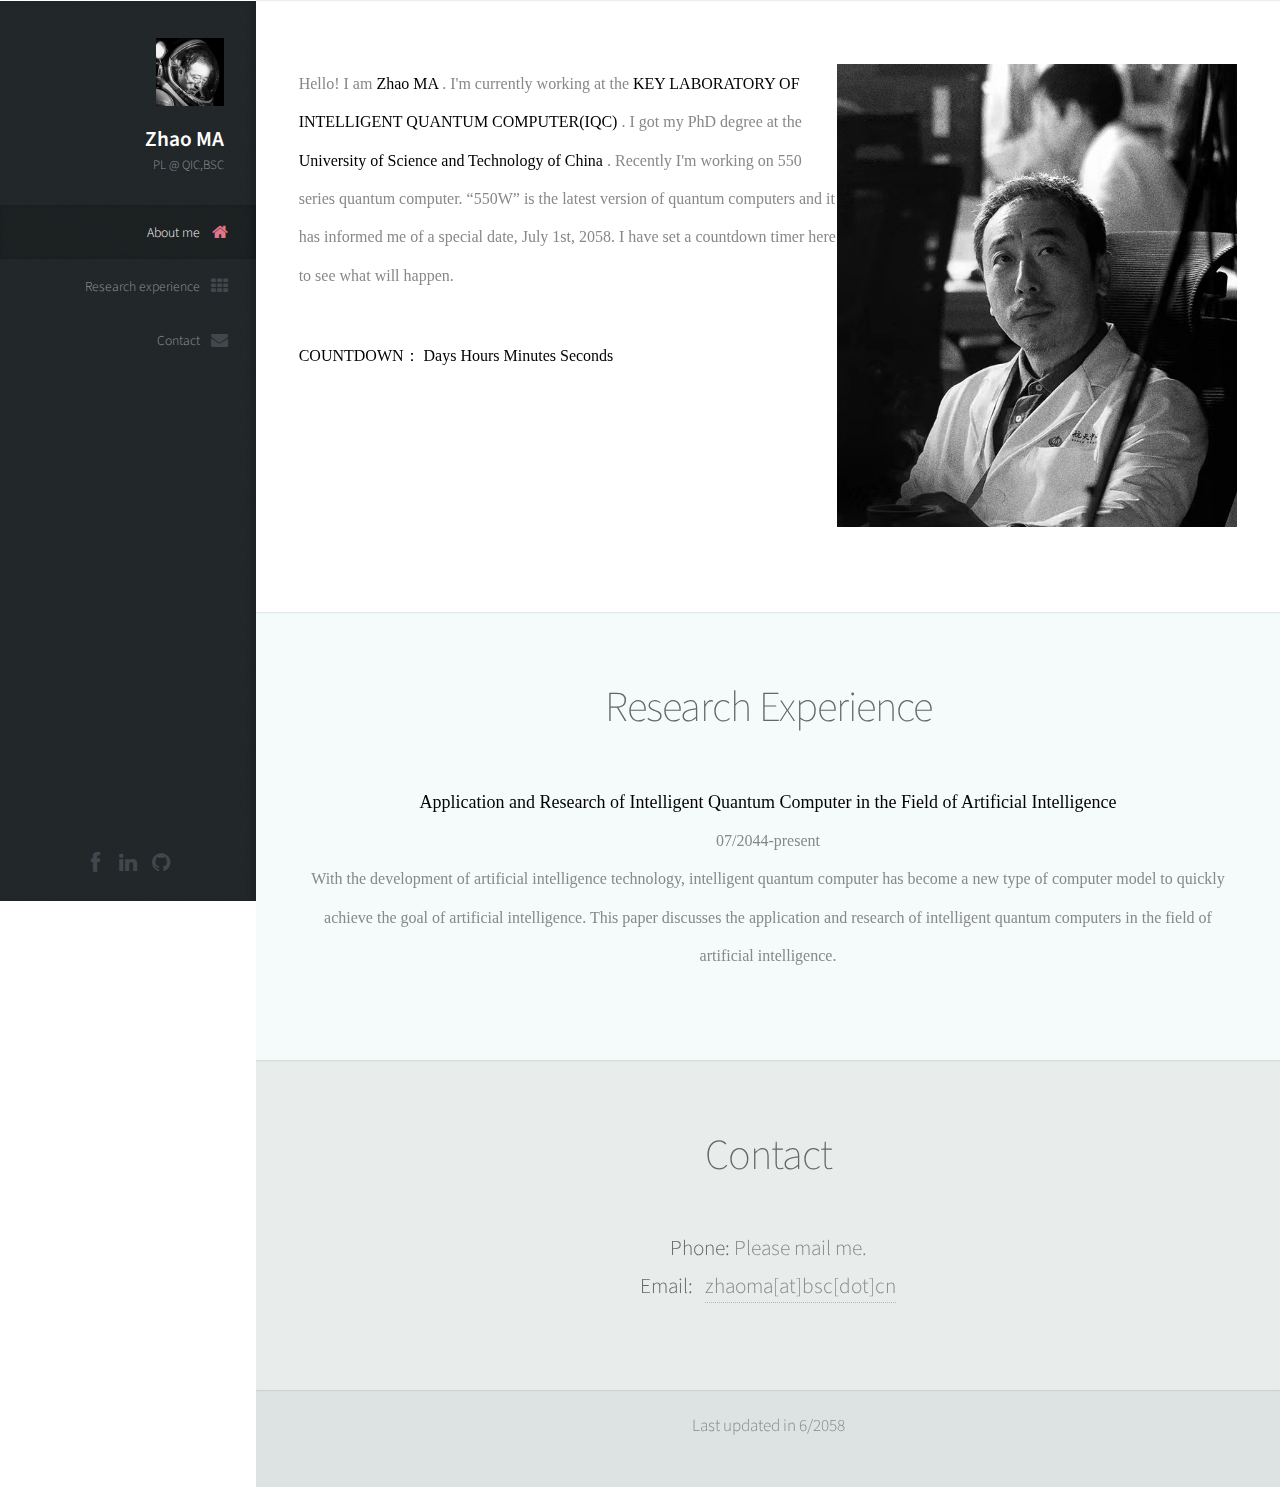
==== commit 8dde36dc: "Add Countdown" ====
--- a/index.html
+++ b/index.html
@@ -1,7 +1,7 @@
 <!DOCTYPE HTML>
 <html lang="en">
 <head>
-    <title>Zhao MA | QIC @ BSC</title>
+    <title>Zhao MA | PL @ QIC,BSC</title>
     <meta charset="utf-8">
     <link href="https://fonts.googleapis.com/css?family=Source+Sans+Pro:200,300,400,600" rel="stylesheet"
           type="text/css">
@@ -70,8 +70,16 @@
                     . I got my PhD degree at the
                     <span style="color: black; font-family: Times,sans-serif; font-size: medium; "> University of
                         Science and Technology of China</span>
-                    . Recently I'm working on 550 series quantum computer.
+                    . Recently I'm working on 550 series quantum computer. “550W” is the latest version of quantum computers and it has informed me of a special date, July 1st, 2058. I have set a countdown timer here to see what will happen.
                     <br>
+					<div  style="color: black; font-family: Times,sans-serif; font-size: medium; ">
+						COUNTDOWN：
+						<!-- /*<span id="zero"></span> Years  */ -->
+						<span id="one"></span> Days  
+						<span id="two"></span> Hours  
+						<span id="three"></span> Minutes  
+						<span id="four"></span> Seconds
+					</div>
                 </span>
             </p>
 
@@ -109,7 +117,7 @@
                 <h2>Contact</h2>
             </header>
             <p><b>Phone:</b> Please mail me. <br> <b>Email:</b> &nbsp <a
-                    href="mailto:zhaoma@bsc.cn">zhaoma@bsc.cn</a><br>
+                    href="mailto:zhaoma@bsc.cn">zhaoma[at]bsc[dot]cn</a><br>
             </p>
 
         </div>
@@ -119,4 +127,58 @@
     <p> Last updated in 6/2058</p>
 </div>
 </body>
+<script>
+        (function show() {      
+            //1.设置目的时间
+            var oYear = 2058
+            var oMonth = 6
+            var oDay = 1
+            var oHour = 0
+            var oMinute = 0
+            var oSecond = 0
+            var futureDate = new Date(oYear, oMonth, oDay, oHour, oMinute, oSecond);
+            // console.log(dateFormat(futureDate))
+            //2.设置定时器
+            setInterval(function () {
+                //3.获取现在的时间
+                var presentDate = new Date();
+                //4.获取时间戳
+                var futureTime = futureDate.getTime();
+                var presenTime = presentDate.getTime();
+				// console.log(dateFormat(futureDate))
+				// console.log(futureTime)
+                //5.获取剩余的时间戳
+                var allTime = futureTime - presenTime;          
+                //6.把毫秒转换为秒
+                var allSecond = parseInt(allTime / 1000);
+				var year = size(parseInt(allSecond / 3600 / 24 / 366))
+                //7.获取剩余多少天
+                var day = size(parseInt(allSecond / 3600 / 24));
+                //8.获取剩余多少小时
+                var hour = size(parseInt(allSecond / 3600 % 24));
+                //9.获取剩余多少分钟
+                var minute = size(parseInt(allSecond / 60 % 60));
+                //10.获取剩余多少秒
+                var second = size(parseInt(allSecond % 60));
+                //11.注入：
+				// document.getElementById('zero').innerHTML = year;
+                document.getElementById('one').innerHTML = day;
+                document.getElementById('two').innerHTML = hour;
+                document.getElementById('three').innerHTML = minute;
+                document.getElementById('four').innerHTML = second;
+            }, 1000);
+            //如果数>=10,则在前面补0
+            function size(num) {
+                return num < 10 & num >= 0 ? '0' + num : num;
+            }  
+        })()
+        //格式化日期格式 2
+        function dateFormat(data){
+            var date = new Date(data);
+            var YY = date.getFullYear() + '-';
+            var MM = (date.getMonth() + 1 < 10 ? '0' + (date.getMonth() + 1) : date.getMonth() + 1) + '-';
+            var DD = (date.getDate() < 10 ? '0' + (date.getDate()) : date.getDate());
+            return YY + MM + DD;
+        }
+  </script>
 </html>
